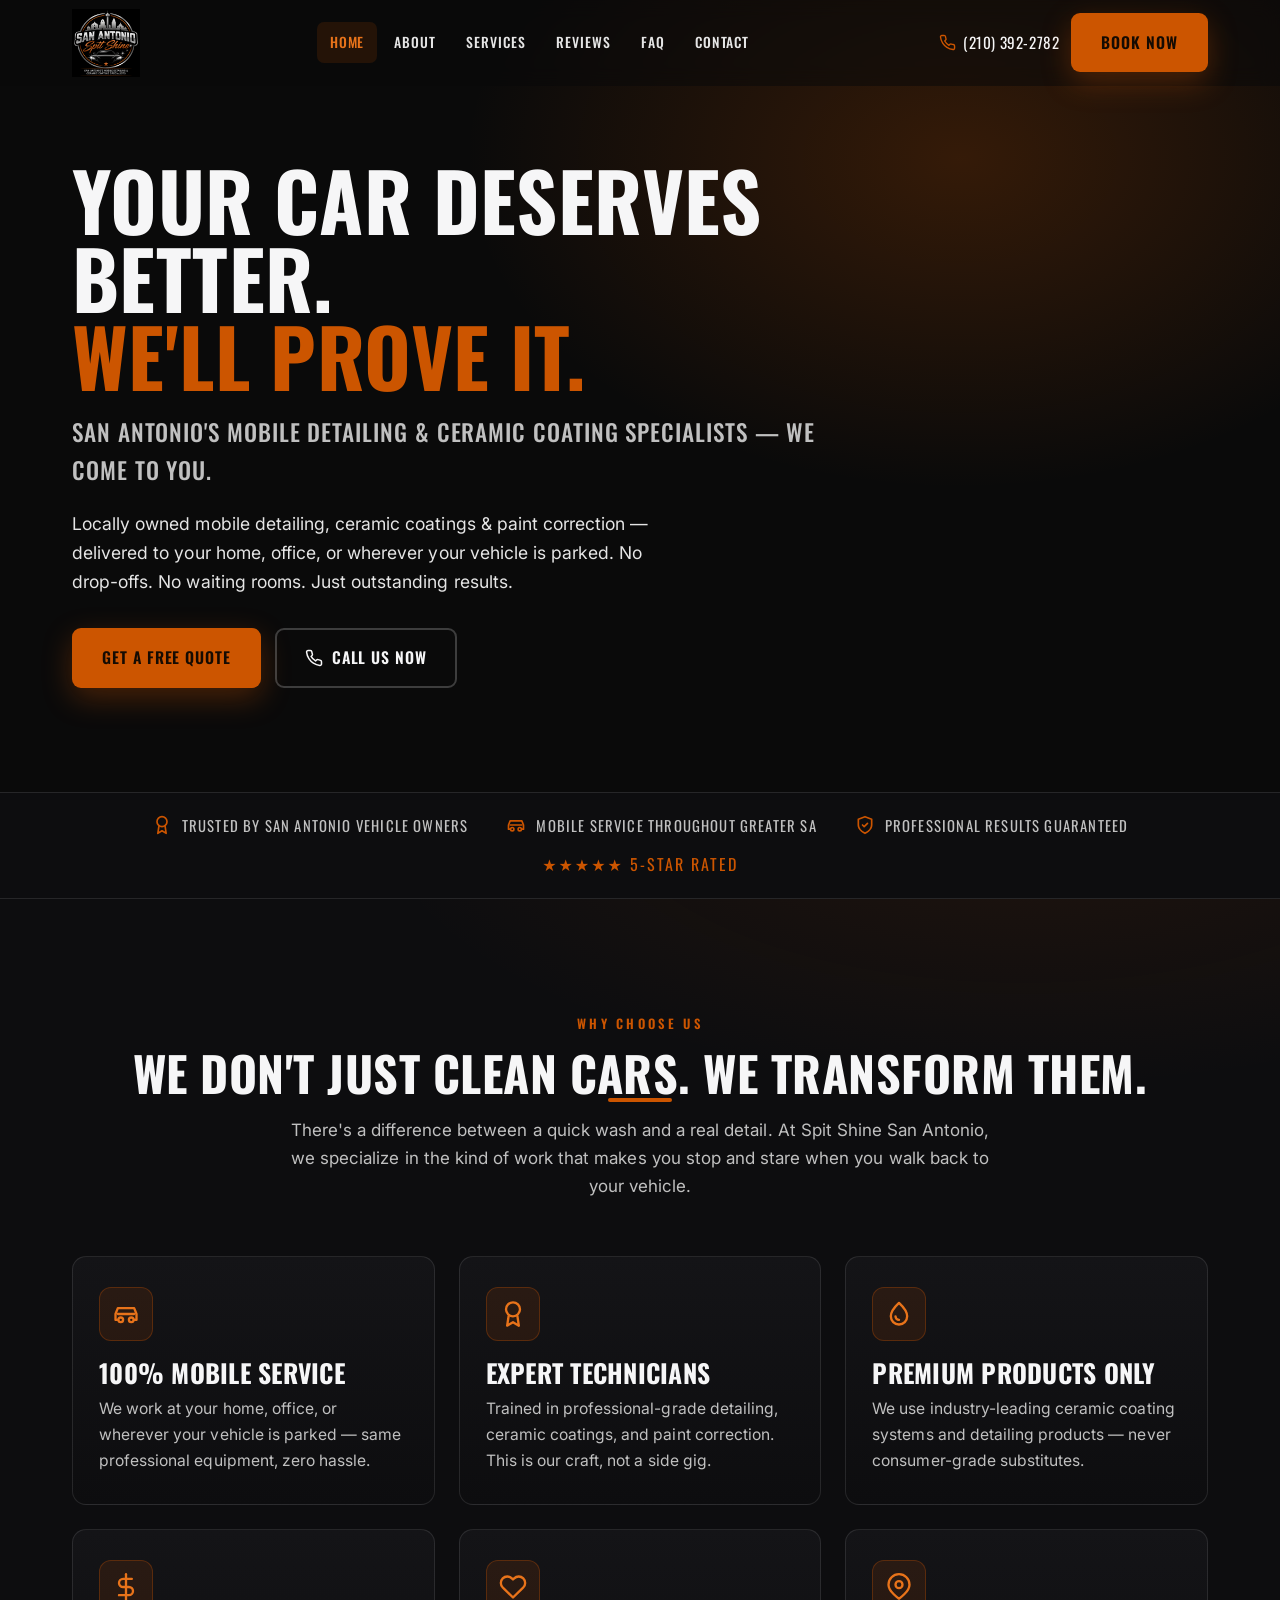
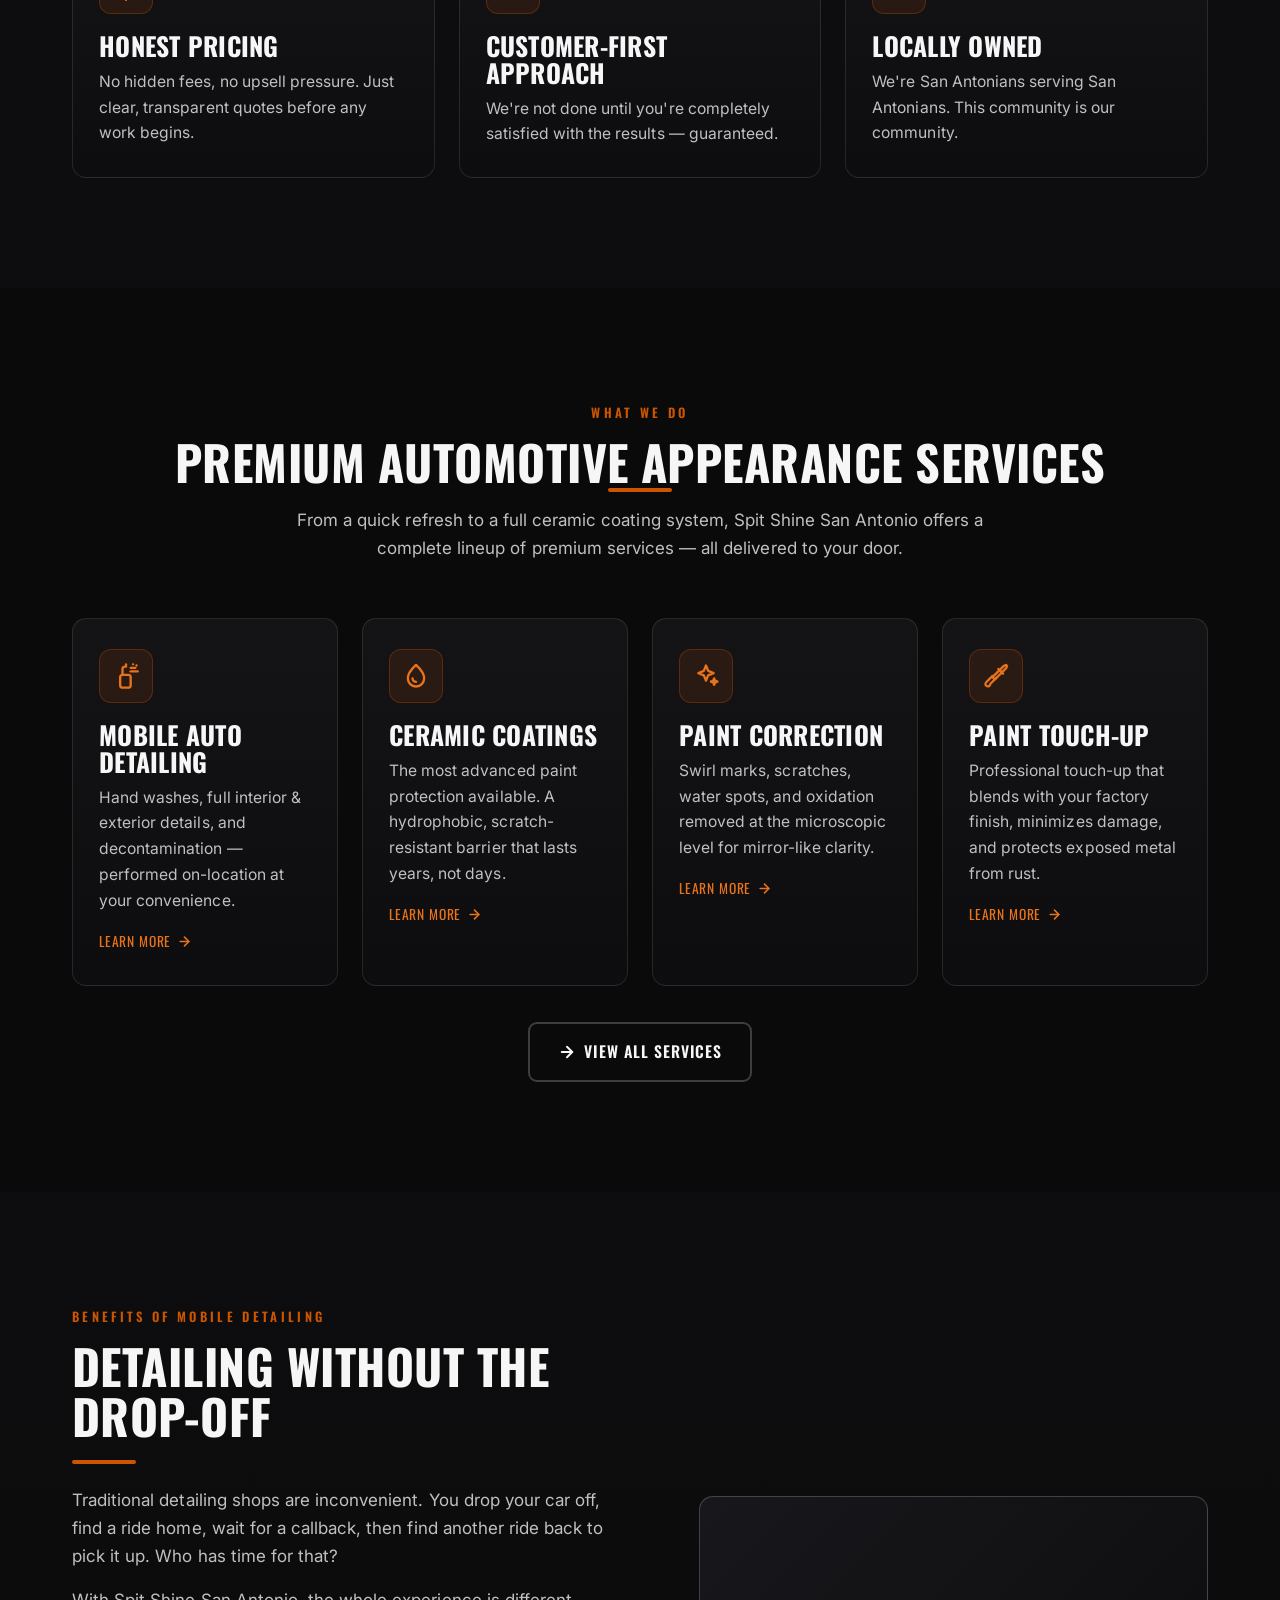
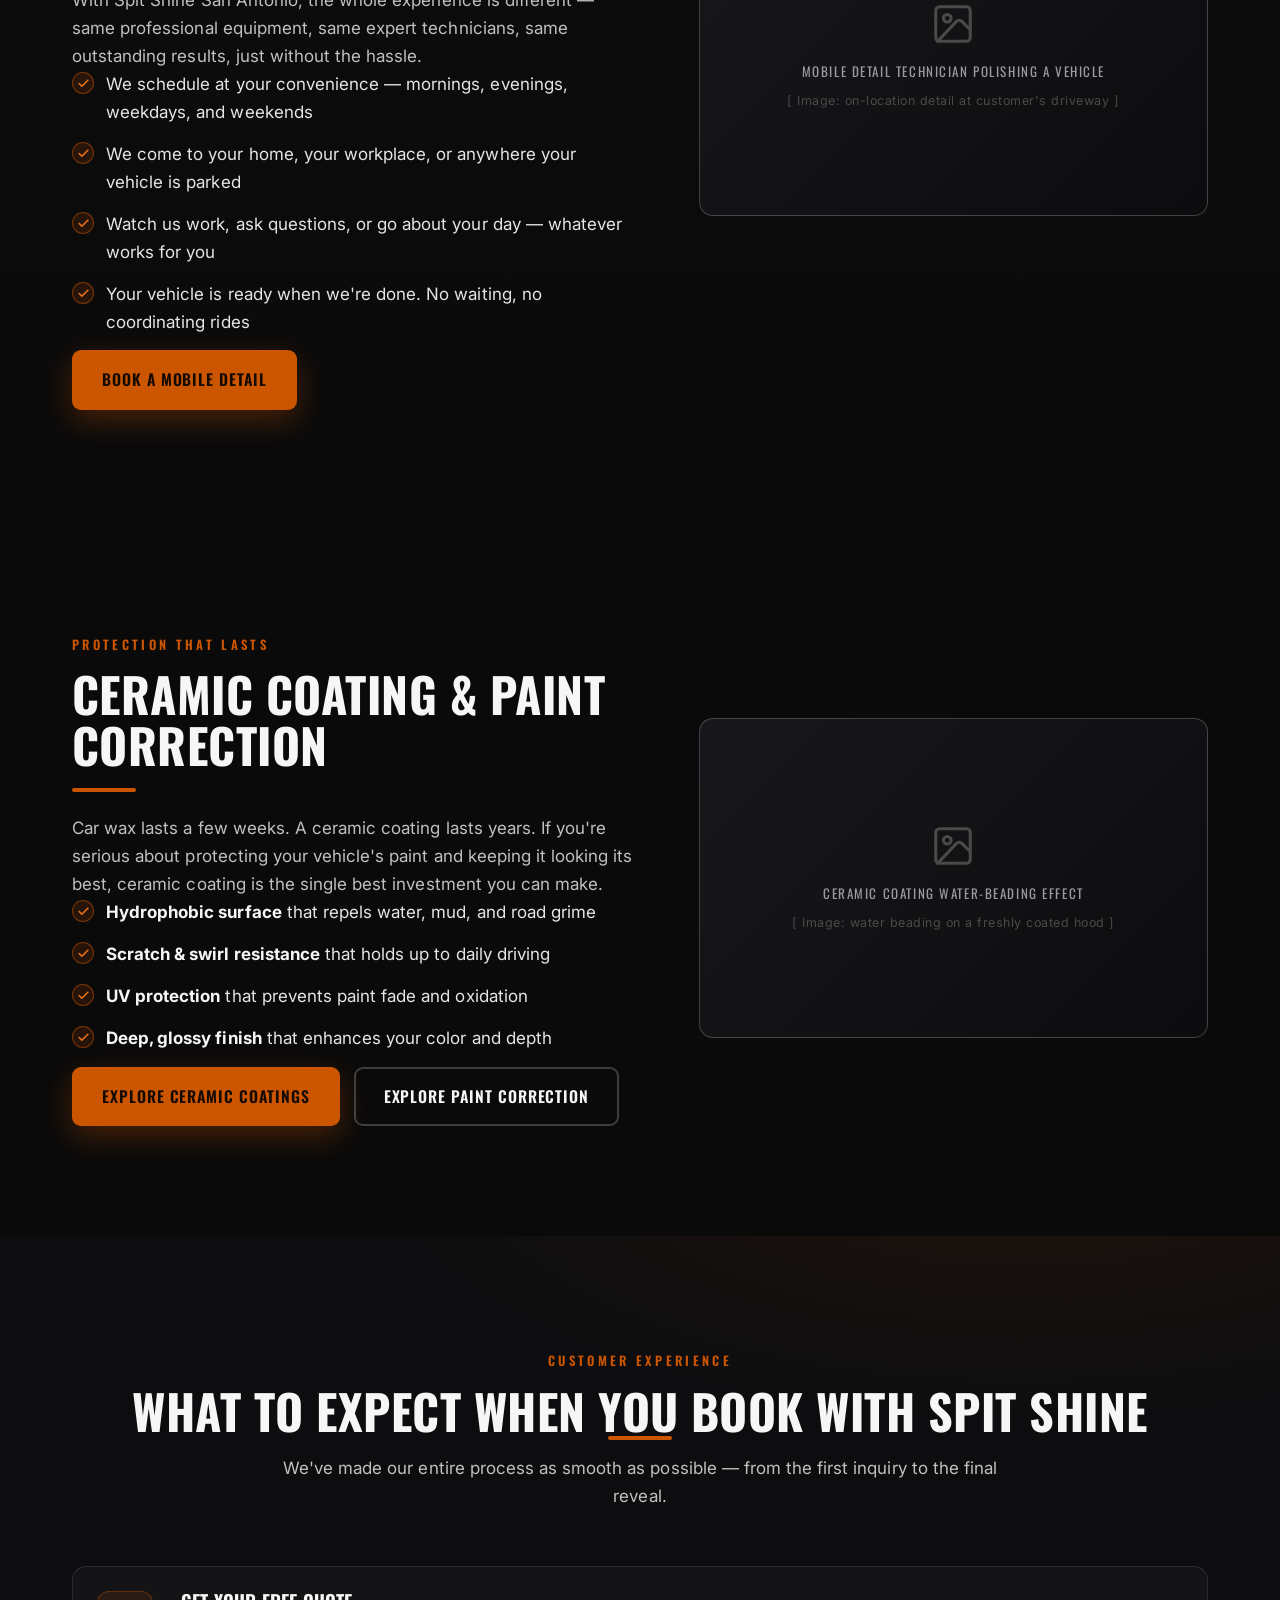
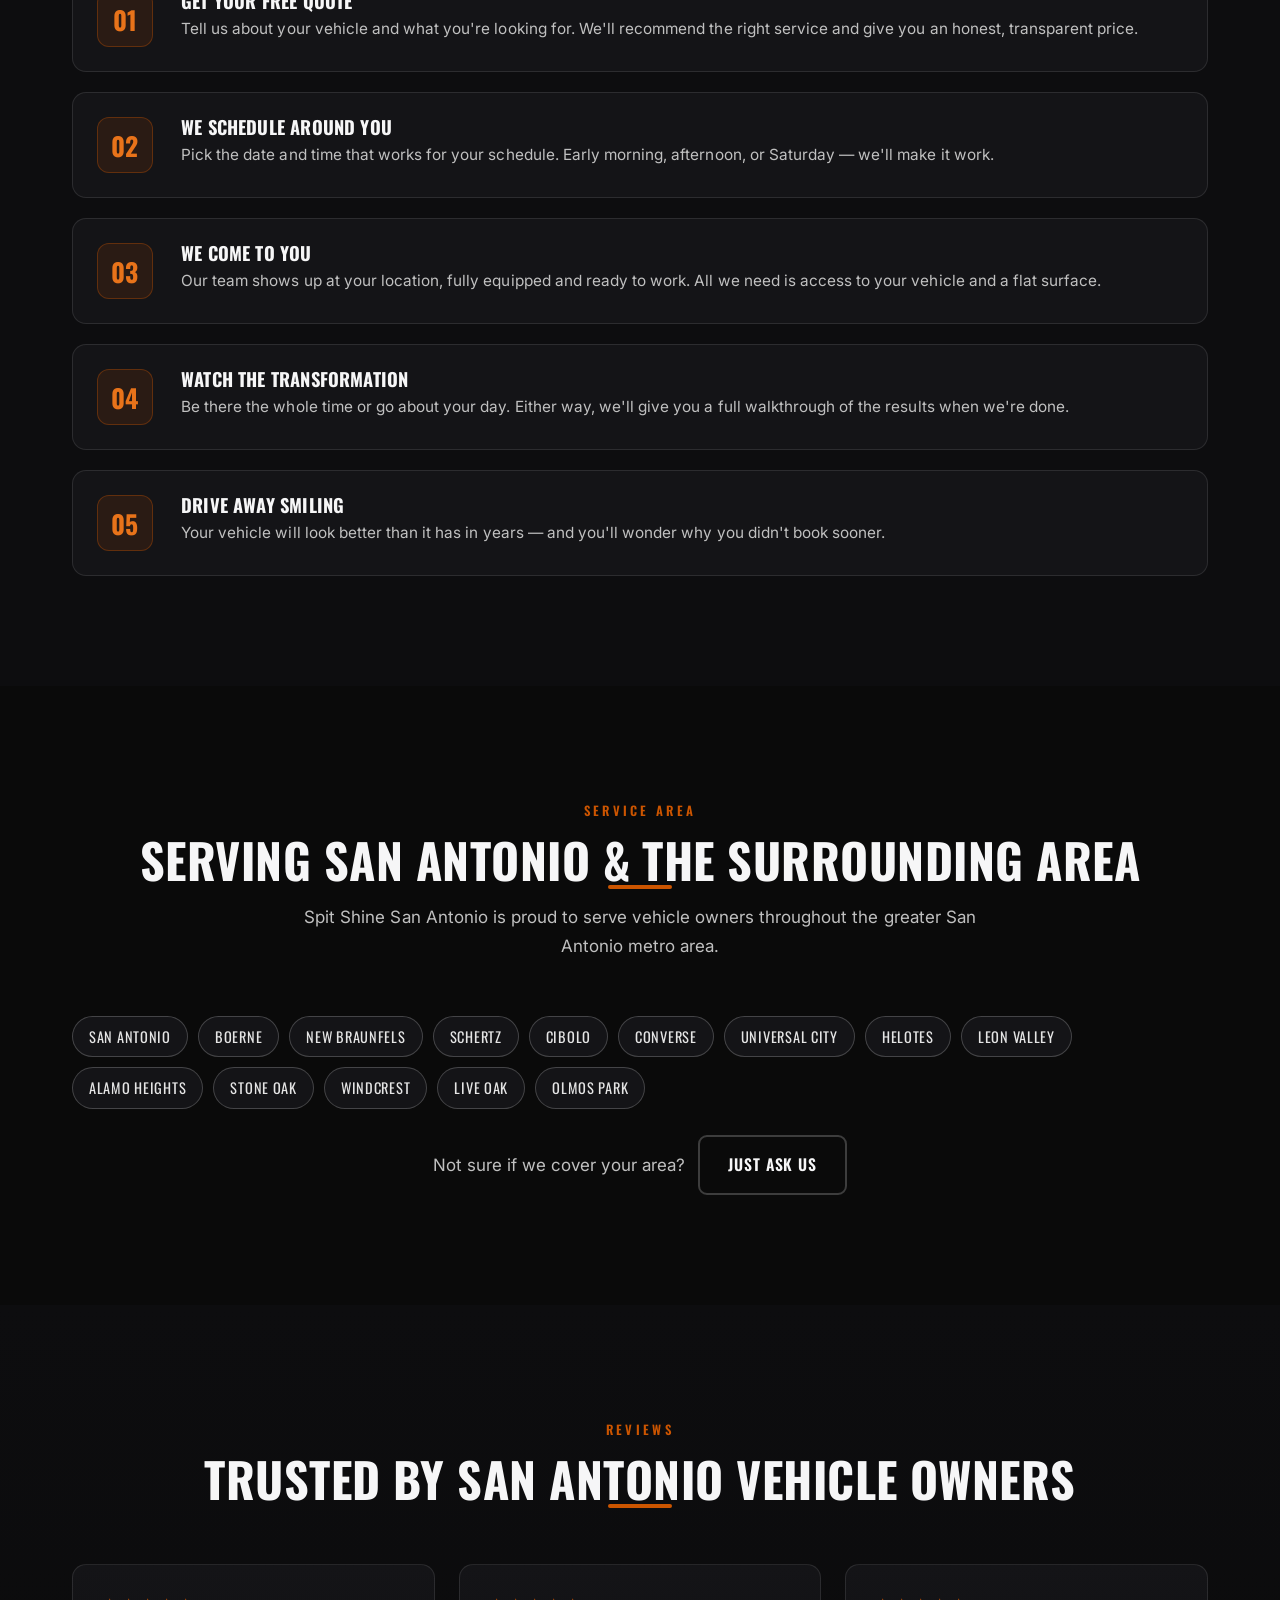
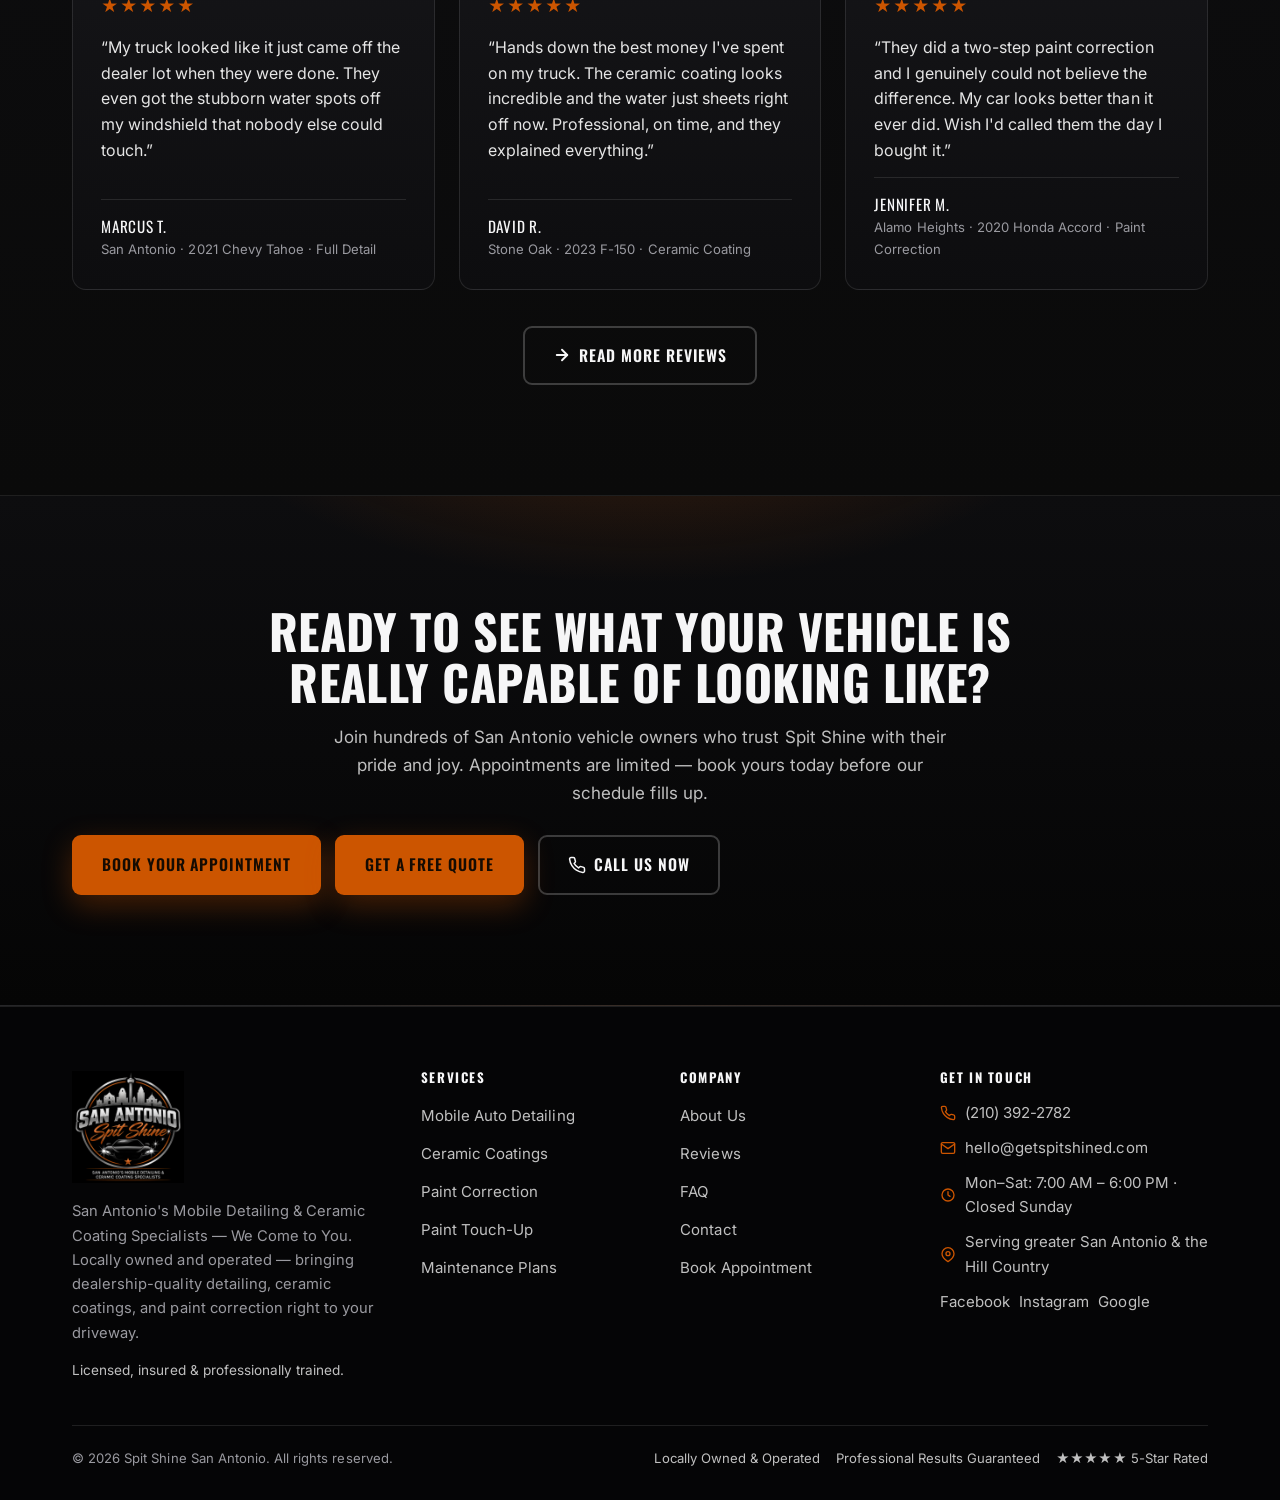
==== index.html @ 0feaf675 "SEO: set canonical domain to getspitshined.com + strengthen metadata - Point CONFIG["domain"] at htt" ====
<!DOCTYPE html>
<html lang="en">
<head>
<meta charset="UTF-8">
<meta name="viewport" content="width=device-width, initial-scale=1">
<title>Mobile Auto Detailing & Ceramic Coating San Antonio | Spit Shine SA</title>
<meta name="description" content="San Antonio's top-rated mobile detailing, ceramic coating, and paint correction specialists. We come to you — no drop-off needed. Book your appointment today!">
<meta name="robots" content="index, follow, max-image-preview:large">
<link rel="canonical" href="https://getspitshined.com/">
<meta name="theme-color" content="#0A0A0A">
<meta name="author" content="Spit Shine San Antonio">
<meta name="geo.region" content="US-TX">
<meta name="geo.placename" content="San Antonio, Texas">
<meta property="og:type" content="website">
<meta property="og:title" content="Mobile Auto Detailing & Ceramic Coating San Antonio | Spit Shine SA">
<meta property="og:description" content="San Antonio's top-rated mobile detailing, ceramic coating, and paint correction specialists. We come to you — no drop-off needed. Book your appointment today!">
<meta property="og:site_name" content="Spit Shine San Antonio">
<meta property="og:locale" content="en_US">
<meta property="og:url" content="https://getspitshined.com/">
<meta property="og:image" content="https://getspitshined.com/assets/logo.png">
<meta property="og:image:width" content="512">
<meta property="og:image:height" content="512">
<meta property="og:image:alt" content="Spit Shine San Antonio logo">
<meta name="twitter:card" content="summary_large_image">
<meta name="twitter:title" content="Mobile Auto Detailing & Ceramic Coating San Antonio | Spit Shine SA">
<meta name="twitter:description" content="San Antonio's top-rated mobile detailing, ceramic coating, and paint correction specialists. We come to you — no drop-off needed. Book your appointment today!">
<meta name="twitter:image" content="https://getspitshined.com/assets/logo.png">
<link rel="icon" type="image/png" sizes="64x64" href="assets/favicon.png">
<link rel="apple-touch-icon" href="assets/logo.png">
<link rel="preconnect" href="https://fonts.googleapis.com">
<link rel="preconnect" href="https://fonts.gstatic.com" crossorigin>
<link href="https://fonts.googleapis.com/css2?family=Oswald:wght@500;600;700&family=Inter:wght@400;500;600;700&display=swap" rel="stylesheet">
<link rel="stylesheet" href="css/styles.css">
<link href="https://assets.calendly.com/assets/external/widget.css" rel="stylesheet">
<script src="https://assets.calendly.com/assets/external/widget.js" type="text/javascript" async></script>
<script type="application/ld+json">{"@context": "https://schema.org", "@type": "AutoDetailing", "@id": "https://getspitshined.com/#business", "name": "Spit Shine San Antonio", "image": "https://getspitshined.com/assets/logo.png", "logo": "https://getspitshined.com/assets/logo.png", "url": "https://getspitshined.com", "telephone": "+12103922782", "email": "hello@getspitshined.com", "priceRange": "$$", "slogan": "San Antonio's Mobile Detailing & Ceramic Coating Specialists \u2014 We Come to You.", "description": "Locally owned mobile auto detailing, ceramic coating, and paint correction serving San Antonio, TX and surrounding areas. We come to you.", "address": {"@type": "PostalAddress", "addressLocality": "San Antonio", "addressRegion": "TX", "addressCountry": "US"}, "geo": {"@type": "GeoCoordinates", "latitude": 29.4241, "longitude": -98.4936}, "areaServed": [{"@type": "City", "name": "San Antonio"}, {"@type": "City", "name": "Boerne"}, {"@type": "City", "name": "New Braunfels"}, {"@type": "City", "name": "Schertz"}, {"@type": "City", "name": "Cibolo"}, {"@type": "City", "name": "Converse"}, {"@type": "City", "name": "Universal City"}, {"@type": "City", "name": "Helotes"}, {"@type": "City", "name": "Leon Valley"}, {"@type": "City", "name": "Alamo Heights"}, {"@type": "City", "name": "Stone Oak"}, {"@type": "City", "name": "Windcrest"}, {"@type": "City", "name": "Live Oak"}, {"@type": "City", "name": "Olmos Park"}], "openingHoursSpecification": [{"@type": "OpeningHoursSpecification", "dayOfWeek": ["Monday", "Tuesday", "Wednesday", "Thursday", "Friday", "Saturday"], "opens": "07:00", "closes": "18:00"}], "sameAs": [], "makesOffer": [{"@type": "Offer", "itemOffered": {"@type": "Service", "name": "Mobile Auto Detailing"}}, {"@type": "Offer", "itemOffered": {"@type": "Service", "name": "Ceramic Coating"}}, {"@type": "Offer", "itemOffered": {"@type": "Service", "name": "Paint Correction"}}, {"@type": "Offer", "itemOffered": {"@type": "Service", "name": "Paint Touch-Up"}}]}</script>
</head>
<body data-calendly="https://calendly.com/faulkner-rob14?background_color=000000&text_color=cb5b11&primary_color=9a9a9a">
<a class="skip-link" href="#main" style="position:absolute;left:-9999px;top:0;background:var(--orange);color:#150b02;padding:10px 16px;z-index:200;border-radius:0 0 8px 0;" onfocus="this.style.left='0'" onblur="this.style.left='-9999px'">Skip to content</a>
<header class="site-header">
  <div class="container nav">
    <a class="brand" href="index.html" aria-label="Spit Shine San Antonio home">
      <img class="brand-logo brand-logo--nav" src="assets/logo.png" width="512" height="512"
           alt="San Antonio Spit Shine — Mobile Detailing &amp; Ceramic Coating Specialists"
           decoding="async">
    </a>
    <nav class="nav-links" aria-label="Primary"><a href="index.html" class="active">Home</a><a href="about.html">About</a><a href="services.html">Services</a><a href="reviews.html">Reviews</a><a href="faq.html">FAQ</a><a href="contact.html">Contact</a></nav>
    <div class="nav-cta">
      <a class="nav-phone" href="tel:+12103922782"><svg viewBox="0 0 24 24" fill="none" stroke="currentColor" stroke-width="2" stroke-linecap="round" stroke-linejoin="round"><path d="M22 16.92v3a2 2 0 0 1-2.18 2 19.79 19.79 0 0 1-8.63-3.07 19.5 19.5 0 0 1-6-6 19.79 19.79 0 0 1-3.07-8.67A2 2 0 0 1 4.11 2h3a2 2 0 0 1 2 1.72c.13.96.36 1.9.7 2.81a2 2 0 0 1-.45 2.11L8.09 9.91a16 16 0 0 0 6 6l1.27-1.27a2 2 0 0 1 2.11-.45c.91.34 1.85.57 2.81.7A2 2 0 0 1 22 16.92z"/></svg>(210) 392-2782</a>
      <a class="btn btn-primary" href="book.html">Book Now</a>
      <button class="nav-toggle" aria-label="Toggle menu" aria-expanded="false" aria-controls="primary-nav"><span></span></button>
    </div>
  </div>
</header>
<main id="main">
<section class="hero ">
  <div class="hero-bg"></div>
  <div class="container"><div class="hero-inner reveal">
    <h1>Your Car Deserves Better.<br><span class="accent">We'll Prove It.</span></h1><p class="slogan">San Antonio's Mobile Detailing & Ceramic Coating Specialists — We Come to You.</p><p class="hero-sub">Locally owned mobile detailing, ceramic coatings &amp; paint correction — delivered to your home, office, or wherever your vehicle is parked. No drop-offs. No waiting rooms. Just outstanding results.</p><div class="btn-row"><a class="btn btn-primary" href="contact.html">Get a Free Quote</a><a class="btn btn-secondary" href="tel:+12103922782"><svg viewBox="0 0 24 24" fill="none" stroke="currentColor" stroke-width="2" stroke-linecap="round" stroke-linejoin="round"><path d="M22 16.92v3a2 2 0 0 1-2.18 2 19.79 19.79 0 0 1-8.63-3.07 19.5 19.5 0 0 1-6-6 19.79 19.79 0 0 1-3.07-8.67A2 2 0 0 1 4.11 2h3a2 2 0 0 1 2 1.72c.13.96.36 1.9.7 2.81a2 2 0 0 1-.45 2.11L8.09 9.91a16 16 0 0 0 6 6l1.27-1.27a2 2 0 0 1 2.11-.45c.91.34 1.85.57 2.81.7A2 2 0 0 1 22 16.92z"/></svg>Call Us Now</a></div>
  </div></div>
</section>
<section class="trustbar"><div class="container"><div class="trust-item"><svg viewBox="0 0 24 24" fill="none" stroke="currentColor" stroke-width="2" stroke-linecap="round" stroke-linejoin="round"><circle cx="12" cy="8" r="6"/><path d="M8.21 13.89 7 22l5-3 5 3-1.21-8.11"/></svg><span>Trusted by San Antonio Vehicle Owners</span></div><div class="trust-item"><svg viewBox="0 0 24 24" fill="none" stroke="currentColor" stroke-width="2" stroke-linecap="round" stroke-linejoin="round"><path d="M5 17H3v-5l2-5h14l2 5v5h-2"/><path d="M5 12h14"/><circle cx="7.5" cy="17" r="2"/><circle cx="16.5" cy="17" r="2"/></svg><span>Mobile Service Throughout Greater SA</span></div><div class="trust-item"><svg viewBox="0 0 24 24" fill="none" stroke="currentColor" stroke-width="2" stroke-linecap="round" stroke-linejoin="round"><path d="M12 22s8-4 8-10V5l-8-3-8 3v7c0 6 8 10 8 10z"/><polyline points="9 12 11 14 15 10"/></svg><span>Professional Results Guaranteed</span></div><div class="trust-item"><span class="stars">★★★★★ 5-Star Rated</span></div></div></section><section class="section section--alt"><div class="container"><div class="section-head center reveal"><span class="eyebrow">Why Choose Us</span><h2>We Don't Just Clean Cars. We Transform Them.</h2><div class="divider-orange"></div><p>There's a difference between a quick wash and a real detail. At Spit Shine San Antonio, we specialize in the kind of work that makes you stop and stare when you walk back to your vehicle.</p></div>
        <div class="grid grid-3">
          <div class="card reveal"><div class="icon"><svg viewBox="0 0 24 24" fill="none" stroke="currentColor" stroke-width="2" stroke-linecap="round" stroke-linejoin="round"><path d="M5 17H3v-5l2-5h14l2 5v5h-2"/><path d="M5 12h14"/><circle cx="7.5" cy="17" r="2"/><circle cx="16.5" cy="17" r="2"/></svg></div><h3>100% Mobile Service</h3><p>We work at your home, office, or wherever your vehicle is parked — same professional equipment, zero hassle.</p></div>
          <div class="card reveal"><div class="icon"><svg viewBox="0 0 24 24" fill="none" stroke="currentColor" stroke-width="2" stroke-linecap="round" stroke-linejoin="round"><circle cx="12" cy="8" r="6"/><path d="M8.21 13.89 7 22l5-3 5 3-1.21-8.11"/></svg></div><h3>Expert Technicians</h3><p>Trained in professional-grade detailing, ceramic coatings, and paint correction. This is our craft, not a side gig.</p></div>
          <div class="card reveal"><div class="icon"><svg viewBox="0 0 24 24" fill="none" stroke="currentColor" stroke-width="2" stroke-linecap="round" stroke-linejoin="round"><path d="M12 2.5C12 2.5 5 9 5 14a7 7 0 0 0 14 0c0-5-7-11.5-7-11.5z"/><path d="M9 14a3 3 0 0 0 3 3"/></svg></div><h3>Premium Products Only</h3><p>We use industry-leading ceramic coating systems and detailing products — never consumer-grade substitutes.</p></div>
          <div class="card reveal"><div class="icon"><svg viewBox="0 0 24 24" fill="none" stroke="currentColor" stroke-width="2" stroke-linecap="round" stroke-linejoin="round"><line x1="12" y1="1" x2="12" y2="23"/><path d="M17 5H9.5a3.5 3.5 0 0 0 0 7h5a3.5 3.5 0 0 1 0 7H6"/></svg></div><h3>Honest Pricing</h3><p>No hidden fees, no upsell pressure. Just clear, transparent quotes before any work begins.</p></div>
          <div class="card reveal"><div class="icon"><svg viewBox="0 0 24 24" fill="none" stroke="currentColor" stroke-width="2" stroke-linecap="round" stroke-linejoin="round"><path d="M20.8 4.6a5.5 5.5 0 0 0-7.8 0L12 5.6l-1-1a5.5 5.5 0 0 0-7.8 7.8l1 1L12 21l7.8-7.6 1-1a5.5 5.5 0 0 0 0-7.8z"/></svg></div><h3>Customer-First Approach</h3><p>We're not done until you're completely satisfied with the results — guaranteed.</p></div>
          <div class="card reveal"><div class="icon"><svg viewBox="0 0 24 24" fill="none" stroke="currentColor" stroke-width="2" stroke-linecap="round" stroke-linejoin="round"><path d="M21 10c0 6-9 12-9 12s-9-6-9-12a9 9 0 0 1 18 0z"/><circle cx="12" cy="10" r="3"/></svg></div><h3>Locally Owned</h3><p>We're San Antonians serving San Antonians. This community is our community.</p></div>
        </div></div></section><section class="section"><div class="container"><div class="section-head center reveal"><span class="eyebrow">What We Do</span><h2>Premium Automotive Appearance Services</h2><div class="divider-orange"></div><p>From a quick refresh to a full ceramic coating system, Spit Shine San Antonio offers a complete lineup of premium services — all delivered to your door.</p></div>
        <div class="grid grid-4">
          <div class="card reveal"><div class="icon"><svg viewBox="0 0 24 24" fill="none" stroke="currentColor" stroke-width="2" stroke-linecap="round" stroke-linejoin="round"><path d="M9 11V6a2 2 0 0 1 2-2h1V2"/><rect x="7" y="11" width="9" height="11" rx="2"/><line x1="16" y1="5" x2="20" y2="5"/><line x1="16" y1="8" x2="22" y2="8"/><line x1="18" y1="2" x2="18" y2="2.01"/><line x1="21" y1="3" x2="21" y2="3.01"/></svg></div><h3>Mobile Auto Detailing</h3><p>Hand washes, full interior &amp; exterior details, and decontamination — performed on-location at your convenience.</p><a class="card-link" href="services.html">Learn More <svg viewBox="0 0 24 24" fill="none" stroke="currentColor" stroke-width="2.5" stroke-linecap="round" stroke-linejoin="round"><line x1="5" y1="12" x2="19" y2="12"/><polyline points="12 5 19 12 12 19"/></svg></a></div>
          <div class="card reveal"><div class="icon"><svg viewBox="0 0 24 24" fill="none" stroke="currentColor" stroke-width="2" stroke-linecap="round" stroke-linejoin="round"><path d="M12 2.5C12 2.5 5 9 5 14a7 7 0 0 0 14 0c0-5-7-11.5-7-11.5z"/><path d="M9 14a3 3 0 0 0 3 3"/></svg></div><h3>Ceramic Coatings</h3><p>The most advanced paint protection available. A hydrophobic, scratch-resistant barrier that lasts years, not days.</p><a class="card-link" href="ceramic-coatings.html">Learn More <svg viewBox="0 0 24 24" fill="none" stroke="currentColor" stroke-width="2.5" stroke-linecap="round" stroke-linejoin="round"><line x1="5" y1="12" x2="19" y2="12"/><polyline points="12 5 19 12 12 19"/></svg></a></div>
          <div class="card reveal"><div class="icon"><svg viewBox="0 0 24 24" fill="none" stroke="currentColor" stroke-width="2" stroke-linecap="round" stroke-linejoin="round"><path d="M12 3l1.9 4.6L18.5 9.5 13.9 11.4 12 16l-1.9-4.6L5.5 9.5l4.6-1.9L12 3z"/><path d="M19 14l.8 2 2 .8-2 .8-.8 2-.8-2-2-.8 2-.8.8-2z"/></svg></div><h3>Paint Correction</h3><p>Swirl marks, scratches, water spots, and oxidation removed at the microscopic level for mirror-like clarity.</p><a class="card-link" href="paint-correction.html">Learn More <svg viewBox="0 0 24 24" fill="none" stroke="currentColor" stroke-width="2.5" stroke-linecap="round" stroke-linejoin="round"><line x1="5" y1="12" x2="19" y2="12"/><polyline points="12 5 19 12 12 19"/></svg></a></div>
          <div class="card reveal"><div class="icon"><svg viewBox="0 0 24 24" fill="none" stroke="currentColor" stroke-width="2" stroke-linecap="round" stroke-linejoin="round"><path d="M9.06 11.9 3.6 17.36a2.05 2.05 0 1 0 3 2.78c.38-.4.6-.92.62-1.47l5.4-5.4"/><path d="m14 6 4 4"/><path d="M21.5 3.5a2.12 2.12 0 0 0-3 0L9 13l2 2 9.5-9.5a2.12 2.12 0 0 0 0-3z"/></svg></div><h3>Paint Touch-Up</h3><p>Professional touch-up that blends with your factory finish, minimizes damage, and protects exposed metal from rust.</p><a class="card-link" href="services.html#touchup">Learn More <svg viewBox="0 0 24 24" fill="none" stroke="currentColor" stroke-width="2.5" stroke-linecap="round" stroke-linejoin="round"><line x1="5" y1="12" x2="19" y2="12"/><polyline points="12 5 19 12 12 19"/></svg></a></div>
        </div>
        <div class="center" style="margin-top:36px"><a class="btn btn-secondary" href="services.html"><svg viewBox="0 0 24 24" fill="none" stroke="currentColor" stroke-width="2.5" stroke-linecap="round" stroke-linejoin="round"><line x1="5" y1="12" x2="19" y2="12"/><polyline points="12 5 19 12 12 19"/></svg>View All Services</a></div></div></section><section class="section section--panel"><div class="container"><div class="split">
          <div class="body reveal">
            <span class="eyebrow">Benefits of Mobile Detailing</span>
            <h2>Detailing Without the Drop-Off</h2>
            <div class="divider-orange" style="margin-bottom:22px"></div>
            <p>Traditional detailing shops are inconvenient. You drop your car off, find a ride home,
            wait for a callback, then find another ride back to pick it up. Who has time for that?</p>
            <p>With Spit Shine San Antonio, the whole experience is different — same professional
            equipment, same expert technicians, same outstanding results, just without the hassle.</p>
            <ul class="checklist"><li>We schedule at your convenience — mornings, evenings, weekdays, and weekends</li><li>We come to your home, your workplace, or anywhere your vehicle is parked</li><li>Watch us work, ask questions, or go about your day — whatever works for you</li><li>Your vehicle is ready when we're done. No waiting, no coordinating rides</li></ul>
            <div class="btn-row" style="margin-top:8px"><a class="btn btn-primary" href="book.html">Book a Mobile Detail</a></div>
          </div>
          <div class="media reveal"><div class="ph"><svg viewBox="0 0 24 24" fill="none" stroke="currentColor" stroke-width="1.6" stroke-linecap="round" stroke-linejoin="round"><rect x="3" y="3" width="18" height="18" rx="2"/><circle cx="9" cy="9" r="2"/><path d="m21 15-4.35-4.35a2 2 0 0 0-2.83 0L4 21"/></svg>Mobile Detail Technician Polishing a Vehicle<small>[ Image: on-location detail at customer's driveway ]</small></div></div>
        </div></div></section><section class="section"><div class="container"><div class="split reverse">
          <div class="media reveal"><div class="ph"><svg viewBox="0 0 24 24" fill="none" stroke="currentColor" stroke-width="1.6" stroke-linecap="round" stroke-linejoin="round"><rect x="3" y="3" width="18" height="18" rx="2"/><circle cx="9" cy="9" r="2"/><path d="m21 15-4.35-4.35a2 2 0 0 0-2.83 0L4 21"/></svg>Ceramic Coating Water-Beading Effect<small>[ Image: water beading on a freshly coated hood ]</small></div></div>
          <div class="body reveal">
            <span class="eyebrow">Protection That Lasts</span>
            <h2>Ceramic Coating &amp; Paint Correction</h2>
            <div class="divider-orange" style="margin-bottom:22px"></div>
            <p>Car wax lasts a few weeks. A ceramic coating lasts years. If you're serious about
            protecting your vehicle's paint and keeping it looking its best, ceramic coating is the
            single best investment you can make.</p>
            <ul class="checklist"><li><strong>Hydrophobic surface</strong> that repels water, mud, and road grime</li><li><strong>Scratch &amp; swirl resistance</strong> that holds up to daily driving</li><li><strong>UV protection</strong> that prevents paint fade and oxidation</li><li><strong>Deep, glossy finish</strong> that enhances your color and depth</li></ul>
            <div class="btn-row">
              <a class="btn btn-primary" href="ceramic-coatings.html">Explore Ceramic Coatings</a>
              <a class="btn btn-secondary" href="paint-correction.html">Explore Paint Correction</a>
            </div>
          </div>
        </div></div></section><section class="section section--alt"><div class="container"><div class="section-head center reveal"><span class="eyebrow">Customer Experience</span><h2>What to Expect When You Book With Spit Shine</h2><div class="divider-orange"></div><p>We've made our entire process as smooth as possible — from the first inquiry to the final reveal.</p></div>
        <div class="steps"><div class="step reveal"><div class="num"></div><div><h3>Get Your Free Quote</h3><p>Tell us about your vehicle and what you're looking for. We'll recommend the right service and give you an honest, transparent price.</p></div></div><div class="step reveal"><div class="num"></div><div><h3>We Schedule Around You</h3><p>Pick the date and time that works for your schedule. Early morning, afternoon, or Saturday — we'll make it work.</p></div></div><div class="step reveal"><div class="num"></div><div><h3>We Come to You</h3><p>Our team shows up at your location, fully equipped and ready to work. All we need is access to your vehicle and a flat surface.</p></div></div><div class="step reveal"><div class="num"></div><div><h3>Watch the Transformation</h3><p>Be there the whole time or go about your day. Either way, we'll give you a full walkthrough of the results when we're done.</p></div></div><div class="step reveal"><div class="num"></div><div><h3>Drive Away Smiling</h3><p>Your vehicle will look better than it has in years — and you'll wonder why you didn't book sooner.</p></div></div></div></div></section><section class="section"><div class="container"><div class="section-head center reveal"><span class="eyebrow">Service Area</span><h2>Serving San Antonio &amp; the Surrounding Area</h2><div class="divider-orange"></div><p>Spit Shine San Antonio is proud to serve vehicle owners throughout the greater San Antonio metro area.</p></div>
        <div class="chips reveal"><span class="chip">San Antonio</span><span class="chip">Boerne</span><span class="chip">New Braunfels</span><span class="chip">Schertz</span><span class="chip">Cibolo</span><span class="chip">Converse</span><span class="chip">Universal City</span><span class="chip">Helotes</span><span class="chip">Leon Valley</span><span class="chip">Alamo Heights</span><span class="chip">Stone Oak</span><span class="chip">Windcrest</span><span class="chip">Live Oak</span><span class="chip">Olmos Park</span></div>
        <p class="center" style="margin-top:26px;color:var(--silver)">Not sure if we cover your area?
        <a style='margin-left:8px' class="btn btn-secondary" href="contact.html">Just Ask Us</a></p></div></section><section class="section section--panel"><div class="container"><div class="section-head center reveal"><span class="eyebrow">Reviews</span><h2>Trusted by San Antonio Vehicle Owners</h2><div class="divider-orange"></div></div>
        <div class="grid grid-3">
          <div class="review reveal"><span class="stars" aria-label="5 out of 5 stars">★★★★★</span><blockquote>“My truck looked like it just came off the dealer lot when they were done. They even got the stubborn water spots off my windshield that nobody else could touch.”</blockquote><div class="who"><div class="name">Marcus T.</div><div class="meta">San Antonio · 2021 Chevy Tahoe · Full Detail</div></div></div>
          <div class="review reveal"><span class="stars" aria-label="5 out of 5 stars">★★★★★</span><blockquote>“Hands down the best money I've spent on my truck. The ceramic coating looks incredible and the water just sheets right off now. Professional, on time, and they explained everything.”</blockquote><div class="who"><div class="name">David R.</div><div class="meta">Stone Oak · 2023 F-150 · Ceramic Coating</div></div></div>
          <div class="review reveal"><span class="stars" aria-label="5 out of 5 stars">★★★★★</span><blockquote>“They did a two-step paint correction and I genuinely could not believe the difference. My car looks better than it ever did. Wish I'd called them the day I bought it.”</blockquote><div class="who"><div class="name">Jennifer M.</div><div class="meta">Alamo Heights · 2020 Honda Accord · Paint Correction</div></div></div>
        </div>
        <div class="center" style="margin-top:36px"><a class="btn btn-secondary" href="reviews.html"><svg viewBox="0 0 24 24" fill="none" stroke="currentColor" stroke-width="2.5" stroke-linecap="round" stroke-linejoin="round"><line x1="5" y1="12" x2="19" y2="12"/><polyline points="12 5 19 12 12 19"/></svg>Read More Reviews</a></div></div></section><section class="section cta-band">
  <div class="container reveal">
    <h2>Ready to See What Your Vehicle Is Really Capable of Looking Like?</h2><p>Join hundreds of San Antonio vehicle owners who trust Spit Shine with their pride and joy. Appointments are limited — book yours today before our schedule fills up.</p>
    <div class="btn-row"><a class="btn btn-primary" href="book.html">Book Your Appointment</a><a class="btn btn-primary" href="contact.html">Get a Free Quote</a><a class="btn btn-secondary" href="tel:+12103922782"><svg viewBox="0 0 24 24" fill="none" stroke="currentColor" stroke-width="2" stroke-linecap="round" stroke-linejoin="round"><path d="M22 16.92v3a2 2 0 0 1-2.18 2 19.79 19.79 0 0 1-8.63-3.07 19.5 19.5 0 0 1-6-6 19.79 19.79 0 0 1-3.07-8.67A2 2 0 0 1 4.11 2h3a2 2 0 0 1 2 1.72c.13.96.36 1.9.7 2.81a2 2 0 0 1-.45 2.11L8.09 9.91a16 16 0 0 0 6 6l1.27-1.27a2 2 0 0 1 2.11-.45c.91.34 1.85.57 2.81.7A2 2 0 0 1 22 16.92z"/></svg>Call Us Now</a></div>
  </div></section>
</main>
<footer class="site-footer">
  <div class="container">
    <div class="footer-grid">
      <div class="footer-about">
        <a class="brand" href="index.html">
          <img class="brand-logo brand-logo--footer" src="assets/logo.png" width="512" height="512"
               alt="San Antonio Spit Shine — Mobile Detailing &amp; Ceramic Coating Specialists"
               loading="lazy" decoding="async"></a>
        <p>San Antonio's Mobile Detailing & Ceramic Coating Specialists — We Come to You. Locally owned and operated — bringing dealership-quality
        detailing, ceramic coatings, and paint correction right to your driveway.</p>
        <p style="margin-top:14px;color:var(--silver);font-size:.85rem">Licensed, insured &amp; professionally trained.</p>
      </div>
      <div class="footer-col"><h4>Services</h4><ul><li><a href="services.html">Mobile Auto Detailing</a></li><li><a href="ceramic-coatings.html">Ceramic Coatings</a></li><li><a href="paint-correction.html">Paint Correction</a></li><li><a href="services.html#touchup">Paint Touch-Up</a></li><li><a href="services.html#maintenance">Maintenance Plans</a></li></ul></div>
      <div class="footer-col"><h4>Company</h4><ul><li><a href="about.html">About Us</a></li><li><a href="reviews.html">Reviews</a></li><li><a href="faq.html">FAQ</a></li><li><a href="contact.html">Contact</a></li><li><a href="book.html">Book Appointment</a></li></ul></div>
      <div class="footer-col footer-contact">
        <h4>Get In Touch</h4>
        <a href="tel:+12103922782"><svg viewBox="0 0 24 24" fill="none" stroke="currentColor" stroke-width="2" stroke-linecap="round" stroke-linejoin="round"><path d="M22 16.92v3a2 2 0 0 1-2.18 2 19.79 19.79 0 0 1-8.63-3.07 19.5 19.5 0 0 1-6-6 19.79 19.79 0 0 1-3.07-8.67A2 2 0 0 1 4.11 2h3a2 2 0 0 1 2 1.72c.13.96.36 1.9.7 2.81a2 2 0 0 1-.45 2.11L8.09 9.91a16 16 0 0 0 6 6l1.27-1.27a2 2 0 0 1 2.11-.45c.91.34 1.85.57 2.81.7A2 2 0 0 1 22 16.92z"/></svg>(210) 392-2782</a>
        <a href="mailto:hello@getspitshined.com"><svg viewBox="0 0 24 24" fill="none" stroke="currentColor" stroke-width="2" stroke-linecap="round" stroke-linejoin="round"><rect x="2" y="4" width="20" height="16" rx="2"/><path d="m22 6-10 7L2 6"/></svg>hello@getspitshined.com</a>
        <p><svg viewBox="0 0 24 24" fill="none" stroke="currentColor" stroke-width="2" stroke-linecap="round" stroke-linejoin="round"><circle cx="12" cy="12" r="9"/><polyline points="12 7 12 12 15 14"/></svg>Mon–Sat: 7:00 AM – 6:00 PM · Closed Sunday</p>
        <p><svg viewBox="0 0 24 24" fill="none" stroke="currentColor" stroke-width="2" stroke-linecap="round" stroke-linejoin="round"><path d="M21 10c0 6-9 12-9 12s-9-6-9-12a9 9 0 0 1 18 0z"/><circle cx="12" cy="10" r="3"/></svg>Serving greater San Antonio &amp; the Hill Country</p>
        <p style="margin-top:8px"><a href="#" aria-label="Facebook">Facebook</a> <a href="#" aria-label="Instagram">Instagram</a> <a href="#" aria-label="Google">Google</a></p>
      </div>
    </div>
    <div class="footer-bottom">
      <span>&copy; <span data-year>2026</span> Spit Shine San Antonio. All rights reserved.</span>
      <span class="badges">
        <span>Locally Owned &amp; Operated</span>
        <span>Professional Results Guaranteed</span>
        <span>★★★★★ 5-Star Rated</span>
      </span>
    </div>
  </div>
</footer>
<div class="mobile-cta">
  <a class="m-call" href="tel:+12103922782"><svg viewBox="0 0 24 24" fill="none" stroke="currentColor" stroke-width="2" stroke-linecap="round" stroke-linejoin="round"><path d="M22 16.92v3a2 2 0 0 1-2.18 2 19.79 19.79 0 0 1-8.63-3.07 19.5 19.5 0 0 1-6-6 19.79 19.79 0 0 1-3.07-8.67A2 2 0 0 1 4.11 2h3a2 2 0 0 1 2 1.72c.13.96.36 1.9.7 2.81a2 2 0 0 1-.45 2.11L8.09 9.91a16 16 0 0 0 6 6l1.27-1.27a2 2 0 0 1 2.11-.45c.91.34 1.85.57 2.81.7A2 2 0 0 1 22 16.92z"/></svg> Call</a>
  <a class="m-quote" href="contact.html"><svg viewBox="0 0 24 24" fill="none" stroke="currentColor" stroke-width="2" stroke-linecap="round" stroke-linejoin="round"><rect x="3" y="4" width="18" height="18" rx="2"/><line x1="16" y1="2" x2="16" y2="6"/><line x1="8" y1="2" x2="8" y2="6"/><line x1="3" y1="10" x2="21" y2="10"/></svg> Free Quote</a>
</div>
<script src="js/main.js" defer></script>
</body>
</html>
---- css/styles.css ----
/* =================================================================
   SPIT SHINE SAN ANTONIO — Master Stylesheet
   Premium automotive luxury aesthetic | Mobile-first
   Brand palette:
     Burnt Orange  #CC5500   (primary accent / CTAs)
     Deep Black    #0A0A0A   (base)
     Silver        #C0C0C0   (secondary text / accents)
     Graphite      #4A4A4A   (borders / muted)
     Light Gray    #E5E5E5   (body text on dark)
   ================================================================= */

/* ---------- Design tokens ---------- */
:root {
  --orange:        #CC5500;
  --orange-bright: #e8731a;
  --orange-deep:   #a8470a;
  --black:         #0A0A0A;
  --ink:           #0d0d0f;
  --panel:         #141417;
  --panel-2:       #1b1b1f;
  --silver:        #C0C0C0;
  --graphite:      #4A4A4A;
  --light:         #E5E5E5;
  --white:         #f6f6f7;
  --muted:         #9a9aa0;

  --line: rgba(192,192,192,.14);
  --line-strong: rgba(192,192,192,.28);

  --shadow-sm: 0 2px 8px rgba(0,0,0,.4);
  --shadow-md: 0 14px 40px rgba(0,0,0,.5);
  --shadow-orange: 0 10px 30px rgba(204,85,0,.32);

  --radius: 14px;
  --radius-sm: 9px;
  --container: 1180px;

  --font-display: "Oswald", "Arial Narrow", system-ui, sans-serif;
  --font-body: "Inter", system-ui, -apple-system, Segoe UI, Roboto, Arial, sans-serif;

  --nav-h: 86px;
}

/* ---------- Reset / base ---------- */
*, *::before, *::after { box-sizing: border-box; }
* { margin: 0; }
html { scroll-behavior: smooth; -webkit-text-size-adjust: 100%; }
body {
  font-family: var(--font-body);
  background: var(--black);
  color: var(--light);
  line-height: 1.65;
  font-size: 17px;
  letter-spacing: .002em;
  overflow-x: hidden;
  -webkit-font-smoothing: antialiased;
}
img, svg { display: block; max-width: 100%; }
a { color: var(--orange-bright); text-decoration: none; transition: color .2s ease; }
a:hover { color: var(--orange); }
ul { list-style: none; padding: 0; }

h1, h2, h3, h4 {
  font-family: var(--font-display);
  font-weight: 700;
  line-height: 1.05;
  text-transform: uppercase;
  letter-spacing: .01em;
  color: var(--white);
}
h2 { font-size: clamp(1.9rem, 4.2vw, 3rem); }
h3 { font-size: clamp(1.25rem, 2.4vw, 1.6rem); }
h4 { font-size: 1.05rem; letter-spacing: .04em; }
p { color: var(--light); }
.lead { font-size: clamp(1.05rem, 2vw, 1.25rem); color: var(--silver); }

:focus-visible { outline: 3px solid var(--orange-bright); outline-offset: 3px; border-radius: 4px; }

/* ---------- Layout helpers ---------- */
.container { width: 100%; max-width: var(--container); margin: 0 auto; padding: 0 22px; }
.section { padding: clamp(56px, 9vw, 110px) 0; position: relative; }
.section--tight { padding: clamp(40px, 6vw, 70px) 0; }
.section--panel { background: linear-gradient(180deg, var(--ink), var(--black)); }
.section--alt { background:
   radial-gradient(1100px 480px at 80% -10%, rgba(204,85,0,.10), transparent 60%),
   var(--ink); }
.center { text-align: center; }
.narrow { max-width: 760px; margin-left: auto; margin-right: auto; }

.eyebrow {
  font-family: var(--font-display);
  text-transform: uppercase;
  letter-spacing: .26em;
  font-size: .8rem;
  font-weight: 600;
  color: var(--orange);
  margin-bottom: 14px;
  display: inline-block;
}
.section-head { margin-bottom: clamp(34px, 5vw, 56px); }
.section-head p { color: var(--silver); margin-top: 14px; max-width: 720px; }
.section-head.center p { margin-left: auto; margin-right: auto; }

.divider-orange { width: 64px; height: 4px; background: var(--orange); border-radius: 2px; }
.center .divider-orange { margin: 0 auto; }

/* ---------- Buttons ---------- */
.btn {
  display: inline-flex; align-items: center; gap: .55em;
  font-family: var(--font-display);
  text-transform: uppercase;
  letter-spacing: .06em;
  font-weight: 600;
  font-size: .98rem;
  padding: 15px 28px;
  border-radius: var(--radius-sm);
  border: 2px solid transparent;
  cursor: pointer;
  transition: transform .18s ease, box-shadow .2s ease, background .2s ease, border-color .2s ease, color .2s ease;
  white-space: nowrap;
}
.btn svg { width: 18px; height: 18px; }
.btn-primary { background: var(--orange); color: #150b02; box-shadow: var(--shadow-orange); }
.btn-primary:hover { background: var(--orange-bright); color: #150b02; transform: translateY(-2px); box-shadow: 0 16px 38px rgba(204,85,0,.42); }
.btn-secondary { background: transparent; color: var(--white); border-color: var(--line-strong); }
.btn-secondary:hover { border-color: var(--orange); color: var(--white); transform: translateY(-2px); background: rgba(204,85,0,.08); }
.btn-ghost { background: rgba(255,255,255,.05); color: var(--white); border-color: var(--line); }
.btn-ghost:hover { border-color: var(--orange); color: var(--white); }
.btn-lg { padding: 18px 34px; font-size: 1.05rem; }
.btn-block { width: 100%; justify-content: center; }
.btn-row { display: flex; flex-wrap: wrap; gap: 14px; }
.center .btn-row { justify-content: center; }

/* ---------- Header / Nav ---------- */
.site-header {
  position: fixed; inset: 0 0 auto 0; z-index: 100;
  height: var(--nav-h);
  display: flex; align-items: center;
  background: rgba(10,10,10,.55);
  backdrop-filter: blur(10px);
  border-bottom: 1px solid transparent;
  transition: background .25s ease, border-color .25s ease;
}
.site-header.scrolled { background: rgba(8,8,9,.92); border-bottom-color: var(--line); box-shadow: var(--shadow-sm); }
.nav { display: flex; align-items: center; justify-content: space-between; width: 100%; gap: 18px; }
.brand { display: flex; align-items: center; gap: 11px; font-family: var(--font-display); }
.brand:hover { color: inherit; }
.brand .mark { width: 38px; height: 38px; flex: none; }
.brand-logo { width: auto; flex: none; }
.brand-logo--nav { height: 68px; }
.brand-logo--footer { height: 112px; }
.brand .brand-text { line-height: 1; }
.brand .brand-name {
  display: block; font-weight: 700; text-transform: uppercase;
  letter-spacing: .04em; color: var(--white); font-size: 1.18rem;
}
.brand .brand-sub { display: block; font-size: .62rem; letter-spacing: .28em; color: var(--orange); text-transform: uppercase; font-family: var(--font-body); font-weight: 600; margin-top: 2px; }

.nav-links { display: flex; align-items: center; gap: 4px; }
.nav-links a {
  color: var(--light); font-family: var(--font-display); text-transform: uppercase;
  font-size: .86rem; letter-spacing: .07em; font-weight: 500;
  padding: 9px 13px; border-radius: 7px;
}
.nav-links a:hover, .nav-links a.active { color: var(--white); background: rgba(204,85,0,.14); }
.nav-links a.active { color: var(--orange-bright); }
.nav-cta { display: flex; align-items: center; gap: 12px; }
.nav-phone { display: inline-flex; align-items: center; gap: 7px; color: var(--white); font-family: var(--font-display); letter-spacing: .04em; font-size: .95rem; }
.nav-phone:hover { color: var(--orange-bright); }
.nav-phone svg { width: 17px; height: 17px; color: var(--orange); }

.nav-toggle {
  display: none; width: 46px; height: 42px; border: 1px solid var(--line-strong);
  background: rgba(255,255,255,.04); border-radius: 9px; cursor: pointer; padding: 0;
  align-items: center; justify-content: center;
}
.nav-toggle span, .nav-toggle span::before, .nav-toggle span::after {
  content: ""; display: block; width: 20px; height: 2px; background: var(--white);
  border-radius: 2px; transition: transform .25s ease, opacity .2s ease; position: relative;
}
.nav-toggle span::before { position: absolute; top: -6px; }
.nav-toggle span::after { position: absolute; top: 6px; }
.nav-toggle[aria-expanded="true"] span { background: transparent; }
.nav-toggle[aria-expanded="true"] span::before { transform: translateY(6px) rotate(45deg); }
.nav-toggle[aria-expanded="true"] span::after { transform: translateY(-6px) rotate(-45deg); }

/* ---------- Hero ---------- */
.hero {
  position: relative; min-height: 88vh; display: flex; align-items: center;
  padding: calc(var(--nav-h) + 40px) 0 70px;
  overflow: hidden;
}
.hero--page { min-height: 60vh; }
.hero-bg { position: absolute; inset: 0; z-index: 0; }
.hero-bg::after {
  content: ""; position: absolute; inset: 0;
  background:
    radial-gradient(900px 600px at 75% 20%, rgba(204,85,0,.22), transparent 55%),
    linear-gradient(180deg, rgba(10,10,10,.55) 0%, rgba(10,10,10,.78) 55%, var(--black) 100%);
}
.hero-bg .photo {
  position: absolute; inset: 0; width: 100%; height: 100%;
  object-fit: cover; opacity: .5; filter: saturate(.9) contrast(1.05);
}
.hero .container { position: relative; z-index: 2; }
.hero-inner { max-width: 760px; }
.hero h1 {
  font-size: clamp(2.6rem, 7vw, 5rem);
  line-height: .98; letter-spacing: .005em;
}
.hero h1 .accent { color: var(--orange); }
.hero .slogan {
  font-family: var(--font-display); text-transform: uppercase; letter-spacing: .04em;
  color: var(--silver); font-size: clamp(1rem, 2.4vw, 1.45rem); font-weight: 500;
  margin-top: 18px;
}
.hero .hero-sub { margin-top: 20px; font-size: 1.1rem; color: var(--light); max-width: 600px; }
.hero .btn-row { margin-top: 32px; }

/* ---------- Trust bar ---------- */
.trustbar { background: var(--ink); border-top: 1px solid var(--line); border-bottom: 1px solid var(--line); }
.trustbar .container { display: flex; flex-wrap: wrap; justify-content: center; gap: 14px 38px; padding-top: 20px; padding-bottom: 20px; }
.trust-item { display: flex; align-items: center; gap: 10px; color: var(--silver); font-size: .92rem; font-family: var(--font-display); text-transform: uppercase; letter-spacing: .08em; }
.trust-item svg { width: 20px; height: 20px; color: var(--orange); flex: none; }
.stars { color: var(--orange); letter-spacing: 2px; font-size: 1rem; }

/* ---------- Grid / cards ---------- */
.grid { display: grid; gap: 24px; }
.grid-2 { grid-template-columns: repeat(2, 1fr); }
.grid-3 { grid-template-columns: repeat(3, 1fr); }
.grid-4 { grid-template-columns: repeat(4, 1fr); }

.card {
  background: linear-gradient(180deg, var(--panel), var(--ink));
  border: 1px solid var(--line);
  border-radius: var(--radius);
  padding: 30px 26px;
  transition: transform .2s ease, border-color .2s ease, box-shadow .25s ease;
  position: relative; overflow: hidden;
}
.card:hover { transform: translateY(-4px); border-color: rgba(204,85,0,.5); box-shadow: var(--shadow-md); }
.card .icon {
  width: 54px; height: 54px; border-radius: 12px; margin-bottom: 18px;
  display: grid; place-items: center;
  background: rgba(204,85,0,.12); border: 1px solid rgba(204,85,0,.3);
}
.card .icon svg { width: 28px; height: 28px; color: var(--orange-bright); }
.card h3 { margin-bottom: 10px; }
.card p { color: var(--silver); font-size: .98rem; }
.card-link { display: inline-flex; align-items: center; gap: 6px; margin-top: 16px; font-family: var(--font-display); text-transform: uppercase; letter-spacing: .06em; font-size: .85rem; }
.card-link svg { width: 15px; height: 15px; flex: none; }

/* feature list with orange check */
.checklist li { position: relative; padding-left: 34px; margin-bottom: 14px; color: var(--light); }
.checklist li::before {
  content: ""; position: absolute; left: 0; top: 2px; width: 22px; height: 22px;
  border-radius: 50%; background: rgba(204,85,0,.15); border: 1px solid rgba(204,85,0,.5);
  background-image: url("data:image/svg+xml,%3Csvg xmlns='http://www.w3.org/2000/svg' viewBox='0 0 24 24' fill='none' stroke='%23e8731a' stroke-width='3' stroke-linecap='round' stroke-linejoin='round'%3E%3Cpolyline points='20 6 9 17 4 12'/%3E%3C/svg%3E");
  background-repeat: no-repeat; background-position: center; background-size: 13px;
}
.checklist li strong { color: var(--white); }
.checklist--tight li { margin-bottom: 9px; }

/* two-column split */
.split { display: grid; grid-template-columns: 1.05fr .95fr; gap: clamp(30px, 5vw, 64px); align-items: center; }
.split.reverse > :first-child { order: 2; }
.split h2 { margin-bottom: 18px; }
.split .body p + p { margin-top: 16px; }
.split .body p { color: var(--silver); }

/* media / image placeholder block */
.media {
  position: relative; border-radius: var(--radius); overflow: hidden;
  border: 1px solid var(--line-strong); min-height: 320px;
  background: linear-gradient(135deg, #18181c, #0c0c0e);
  display: grid; place-items: center; text-align: center;
}
.media img { position: absolute; inset: 0; width: 100%; height: 100%; object-fit: cover; }
.media .ph {
  padding: 24px; color: var(--muted); font-size: .82rem; letter-spacing: .12em;
  text-transform: uppercase; font-family: var(--font-display); z-index: 1;
}
.media .ph svg { width: 46px; height: 46px; color: var(--graphite); margin: 0 auto 14px; }
.media .ph small { display: block; color: var(--graphite); letter-spacing: .04em; margin-top: 8px; font-family: var(--font-body); text-transform: none; font-size: .78rem; }

/* ---------- Steps / process ---------- */
.steps { counter-reset: step; display: grid; gap: 20px; }
.step { display: grid; grid-template-columns: 64px 1fr; gap: 20px; align-items: start;
  background: var(--panel); border: 1px solid var(--line); border-radius: var(--radius); padding: 24px; }
.step .num {
  counter-increment: step; width: 56px; height: 56px; border-radius: 12px;
  display: grid; place-items: center; font-family: var(--font-display); font-size: 1.6rem; font-weight: 700;
  background: rgba(204,85,0,.12); border: 1px solid rgba(204,85,0,.35); color: var(--orange-bright);
}
.step .num::before { content: counter(step, decimal-leading-zero); }
.step h3 { font-size: 1.15rem; margin-bottom: 6px; }
.step p { color: var(--silver); font-size: .96rem; }

/* ---------- Stat band ---------- */
.stats { display: grid; grid-template-columns: repeat(4, 1fr); gap: 20px; }
.stat { text-align: center; padding: 14px; }
.stat .n { font-family: var(--font-display); font-size: clamp(2rem, 5vw, 3rem); color: var(--orange-bright); line-height: 1; }
.stat .l { color: var(--silver); font-size: .85rem; text-transform: uppercase; letter-spacing: .1em; margin-top: 8px; }

/* ---------- Testimonials ---------- */
.review {
  background: linear-gradient(180deg, var(--panel), var(--ink));
  border: 1px solid var(--line); border-radius: var(--radius); padding: 28px;
  display: flex; flex-direction: column; gap: 14px;
}
.review .stars { font-size: 1.05rem; }
.review blockquote { color: var(--light); font-size: 1rem; line-height: 1.6; }
.review .who { margin-top: auto; border-top: 1px solid var(--line); padding-top: 14px; }
.review .who .name { color: var(--white); font-family: var(--font-display); text-transform: uppercase; letter-spacing: .05em; font-size: .95rem; }
.review .who .meta { color: var(--muted); font-size: .82rem; }

/* ---------- Pricing / package cards ---------- */
.pkg { background: linear-gradient(180deg, var(--panel), var(--ink)); border: 1px solid var(--line); border-radius: var(--radius); padding: 28px; display: flex; flex-direction: column; }
.pkg.featured { border-color: var(--orange); box-shadow: var(--shadow-orange); }
.pkg .tag { align-self: flex-start; font-family: var(--font-display); text-transform: uppercase; letter-spacing: .12em; font-size: .68rem; color: #150b02; background: var(--orange); padding: 4px 11px; border-radius: 20px; margin-bottom: 14px; }
.pkg h3 { color: var(--orange-bright); }
.pkg .desc { color: var(--silver); font-size: .95rem; margin: 10px 0 18px; }
.pkg .checklist { margin-bottom: 22px; }
.pkg .checklist li { font-size: .92rem; margin-bottom: 9px; }
.pkg .price-note { color: var(--muted); font-size: .82rem; margin-bottom: 16px; }
.pkg .btn { margin-top: auto; }

/* ---------- FAQ accordion ---------- */
.faq { max-width: 880px; margin: 0 auto; }
.faq-cat { font-family: var(--font-display); text-transform: uppercase; letter-spacing: .14em; color: var(--orange); font-size: .85rem; margin: 32px 0 12px; }
.faq-item { border: 1px solid var(--line); border-radius: var(--radius-sm); margin-bottom: 12px; background: var(--panel); overflow: hidden; }
.faq-q {
  width: 100%; text-align: left; background: none; border: none; cursor: pointer;
  color: var(--white); font-family: var(--font-display); text-transform: uppercase; letter-spacing: .02em;
  font-size: 1.02rem; padding: 20px 56px 20px 22px; position: relative;
}
.faq-q::after {
  content: "+"; position: absolute; right: 20px; top: 50%; transform: translateY(-50%);
  font-size: 1.6rem; color: var(--orange-bright); font-family: var(--font-body); transition: transform .2s ease;
}
.faq-item.open .faq-q::after { content: "–"; }
.faq-a { max-height: 0; overflow: hidden; transition: max-height .3s ease; }
.faq-a-inner { padding: 0 22px 20px; color: var(--silver); }

/* ---------- CTA band ---------- */
.cta-band {
  background:
    radial-gradient(800px 400px at 50% -30%, rgba(204,85,0,.28), transparent 60%),
    linear-gradient(180deg, var(--ink), #050505);
  border-top: 1px solid var(--line); border-bottom: 1px solid var(--line);
  text-align: center;
}
.cta-band h2 { max-width: 820px; margin: 0 auto 16px; }
.cta-band p { max-width: 640px; margin: 0 auto 28px; color: var(--silver); }

/* ---------- Forms ---------- */
.form-wrap { background: linear-gradient(180deg, var(--panel), var(--ink)); border: 1px solid var(--line); border-radius: var(--radius); padding: clamp(24px, 4vw, 40px); }
.form-grid { display: grid; grid-template-columns: 1fr 1fr; gap: 18px; }
.field { display: flex; flex-direction: column; gap: 7px; }
.field.full { grid-column: 1 / -1; }
.field label { font-family: var(--font-display); text-transform: uppercase; letter-spacing: .08em; font-size: .8rem; color: var(--silver); }
.field label .req { color: var(--orange-bright); }
.field input, .field select, .field textarea {
  background: var(--black); border: 1px solid var(--line-strong); border-radius: 9px;
  color: var(--white); padding: 13px 14px; font-family: var(--font-body); font-size: 1rem; width: 100%;
  transition: border-color .2s ease, box-shadow .2s ease;
}
.field textarea { resize: vertical; min-height: 120px; }
.field input:focus, .field select:focus, .field textarea:focus { outline: none; border-color: var(--orange); box-shadow: 0 0 0 3px rgba(204,85,0,.18); }
.field input::placeholder, .field textarea::placeholder { color: #6a6a70; }
.checkgroup { display: grid; grid-template-columns: repeat(2, 1fr); gap: 10px; }
.checkgroup label { display: flex; align-items: center; gap: 9px; text-transform: none; letter-spacing: 0; font-family: var(--font-body); color: var(--light); font-size: .95rem; cursor: pointer; }
.checkgroup input { width: auto; accent-color: var(--orange); }
.form-note { color: var(--muted); font-size: .82rem; margin-top: 14px; }
.form-success {
  display: none; background: rgba(204,85,0,.1); border: 1px solid rgba(204,85,0,.5);
  border-radius: 10px; padding: 18px; color: var(--white); margin-bottom: 18px;
}
.form-success.show { display: block; }

/* contact info cards */
.info-card { background: var(--panel); border: 1px solid var(--line); border-radius: var(--radius); padding: 26px; }
.info-card .icon { width: 48px; height: 48px; border-radius: 11px; display: grid; place-items: center; background: rgba(204,85,0,.12); border: 1px solid rgba(204,85,0,.3); margin-bottom: 16px; }
.info-card .icon svg { width: 24px; height: 24px; color: var(--orange-bright); }
.info-card h3 { font-size: 1.15rem; margin-bottom: 8px; }
.info-card p, .info-card a { color: var(--silver); font-size: .98rem; }
.info-card a { display: block; }

/* service-area chips */
.chips { display: flex; flex-wrap: wrap; gap: 10px; }
.chip { background: var(--panel); border: 1px solid var(--line-strong); border-radius: 30px; padding: 8px 16px; font-size: .9rem; color: var(--light); font-family: var(--font-display); text-transform: uppercase; letter-spacing: .05em; }
.chip:hover { border-color: var(--orange); }

/* mini icon list (myths etc) */
.myth { border-left: 3px solid var(--orange); padding: 4px 0 4px 20px; margin-bottom: 22px; }
.myth .m { color: var(--white); font-family: var(--font-display); text-transform: uppercase; letter-spacing: .02em; font-size: 1.05rem; margin-bottom: 6px; }
.myth .r { color: var(--silver); }
.myth .r b { color: var(--orange-bright); }

/* ---------- Sticky mobile CTA ---------- */
.mobile-cta {
  position: fixed; left: 0; right: 0; bottom: 0; z-index: 95;
  display: none; gap: 1px; background: var(--line);
  border-top: 1px solid var(--line-strong);
  box-shadow: 0 -8px 24px rgba(0,0,0,.5);
}
.mobile-cta a {
  flex: 1; text-align: center; padding: 14px 8px; font-family: var(--font-display);
  text-transform: uppercase; letter-spacing: .06em; font-size: .9rem;
  display: flex; align-items: center; justify-content: center; gap: 7px;
}
.mobile-cta a svg { width: 17px; height: 17px; }
.mobile-cta .m-call { background: var(--panel-2); color: var(--white); }
.mobile-cta .m-quote { background: var(--orange); color: #150b02; }

/* ---------- Footer ---------- */
.site-footer { background: #050506; border-top: 1px solid var(--line); padding: 64px 0 30px; }
.footer-grid { display: grid; grid-template-columns: 1.4fr 1fr 1fr 1.2fr; gap: 36px; }
.site-footer .brand { margin-bottom: 16px; }
.footer-about p { color: var(--muted); font-size: .92rem; max-width: 320px; }
.footer-col h4 { color: var(--white); letter-spacing: .12em; margin-bottom: 16px; font-size: .82rem; }
.footer-col ul li { margin-bottom: 10px; }
.footer-col a { color: var(--silver); font-size: .94rem; }
.footer-col a:hover { color: var(--orange-bright); }
.footer-contact a, .footer-contact p { color: var(--silver); font-size: .94rem; margin-bottom: 10px; display: flex; align-items: center; gap: 9px; }
.footer-contact svg { width: 16px; height: 16px; color: var(--orange); flex: none; }
.footer-bottom { border-top: 1px solid var(--line); margin-top: 44px; padding-top: 22px; display: flex; flex-wrap: wrap; justify-content: space-between; gap: 12px; color: var(--muted); font-size: .82rem; }
.footer-bottom .badges { display: flex; gap: 16px; flex-wrap: wrap; }
.footer-bottom .badges span { color: var(--silver); }

/* ---------- Reveal animation ---------- */
.reveal { opacity: 0; transform: translateY(24px); transition: opacity .6s ease, transform .6s ease; }
.reveal.in { opacity: 1; transform: none; }
@media (prefers-reduced-motion: reduce) {
  .reveal { opacity: 1; transform: none; transition: none; }
  html { scroll-behavior: auto; }
}

/* ---------- Responsive ---------- */
@media (max-width: 980px) {
  .grid-4 { grid-template-columns: repeat(2, 1fr); }
  .stats { grid-template-columns: repeat(2, 1fr); }
  .footer-grid { grid-template-columns: 1fr 1fr; }
  .footer-about { grid-column: 1 / -1; }
}
@media (max-width: 860px) {
  .nav-links, .nav-phone { display: none; }
  .nav-toggle { display: flex; }
  .nav-links {
    position: fixed; inset: var(--nav-h) 0 auto 0;
    flex-direction: column; align-items: stretch; gap: 2px;
    background: rgba(8,8,9,.98); backdrop-filter: blur(12px);
    padding: 14px 18px 22px; border-bottom: 1px solid var(--line);
    transform: translateY(-130%); transition: transform .3s ease; z-index: 99;
  }
  .nav-links.open { display: flex; transform: translateY(0); }
  .nav-links a { padding: 14px; font-size: 1rem; }
  .split { grid-template-columns: 1fr; }
  .split.reverse > :first-child { order: 0; }
  .grid-3 { grid-template-columns: 1fr 1fr; }
  .mobile-cta { display: flex; }
  body { padding-bottom: 56px; }
  .step { grid-template-columns: 48px 1fr; gap: 14px; padding: 20px; }
  .step .num { width: 46px; height: 46px; font-size: 1.3rem; }
}
@media (max-width: 600px) {
  :root { --nav-h: 70px; }
  .brand-logo--nav { height: 52px; }
  .brand-logo--footer { height: 96px; }
  .grid-2, .grid-3, .grid-4, .stats, .form-grid, .checkgroup, .footer-grid { grid-template-columns: 1fr; }
  body { font-size: 16px; }
  .btn { width: 100%; justify-content: center; }
  .btn-row .btn { width: 100%; }
  .nav-cta .btn { width: auto; }
  .hero { min-height: 82vh; }
  .section { padding: 50px 0; }
}
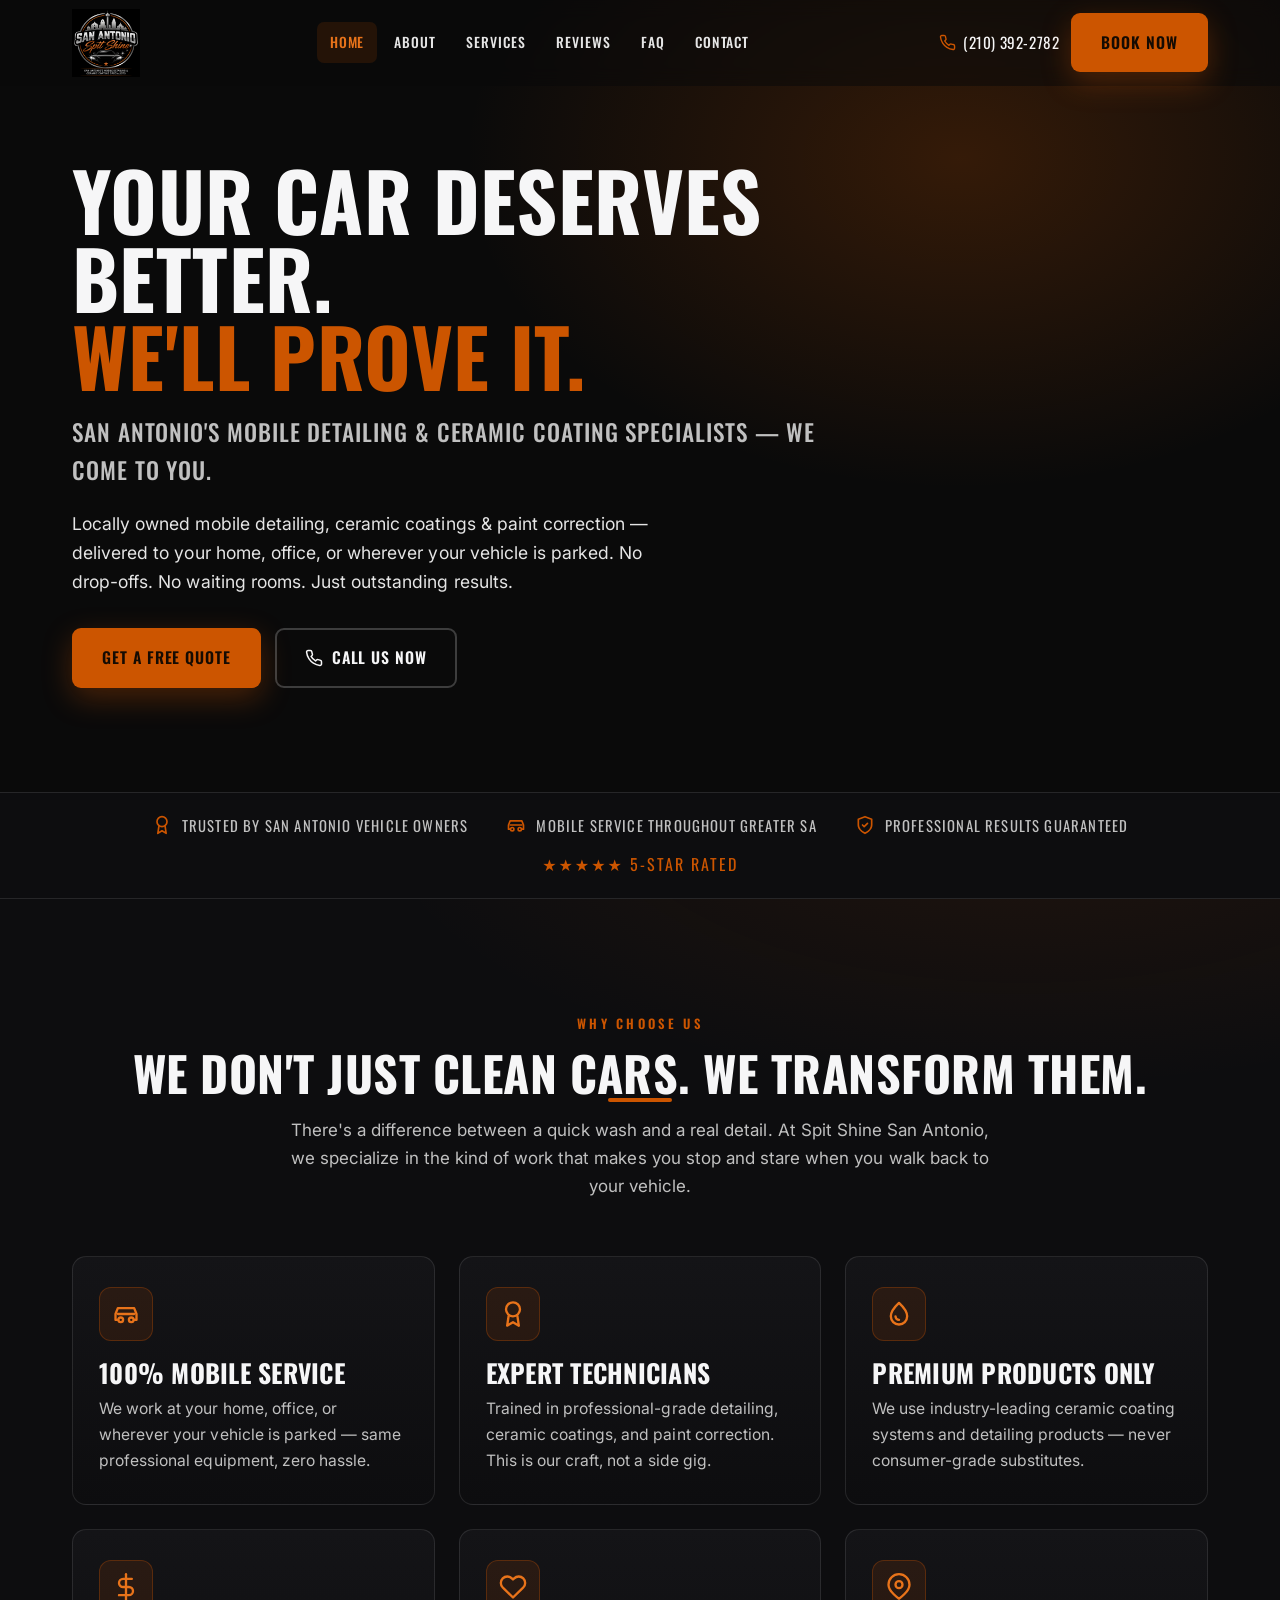
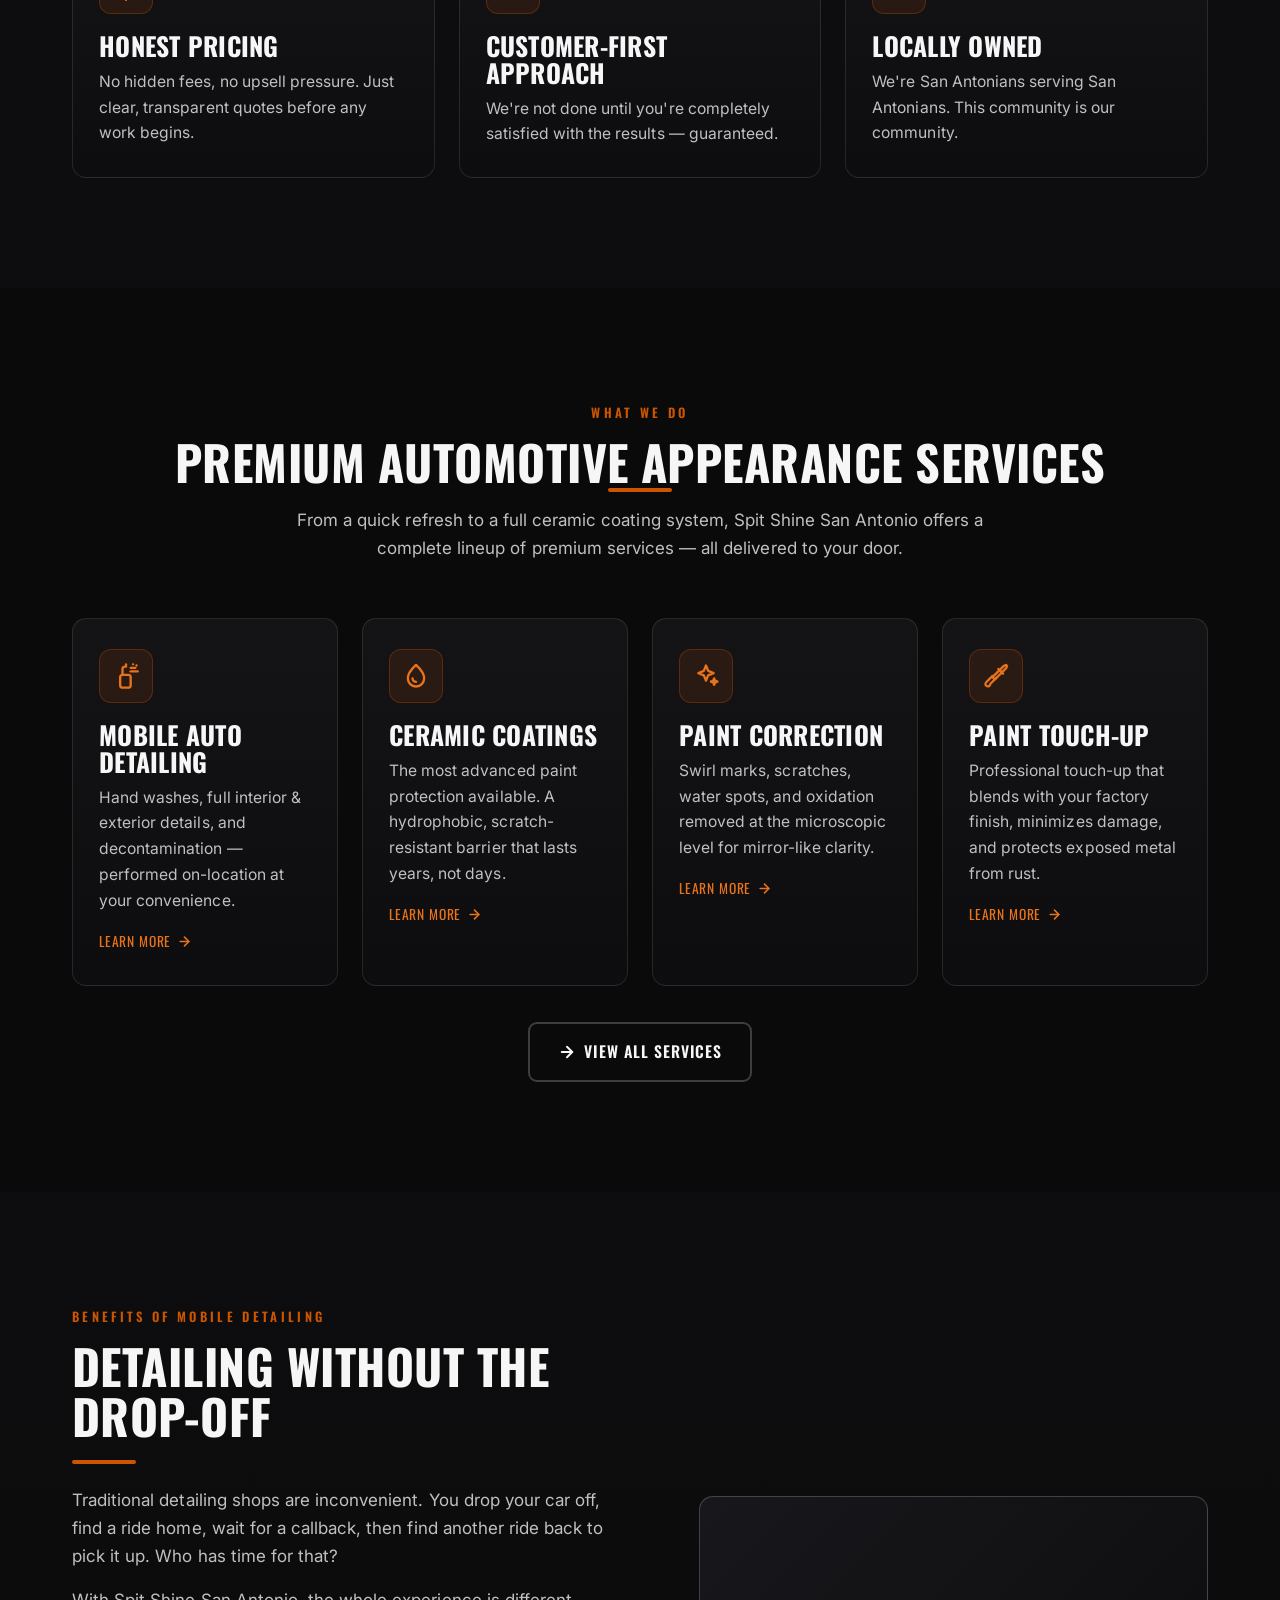
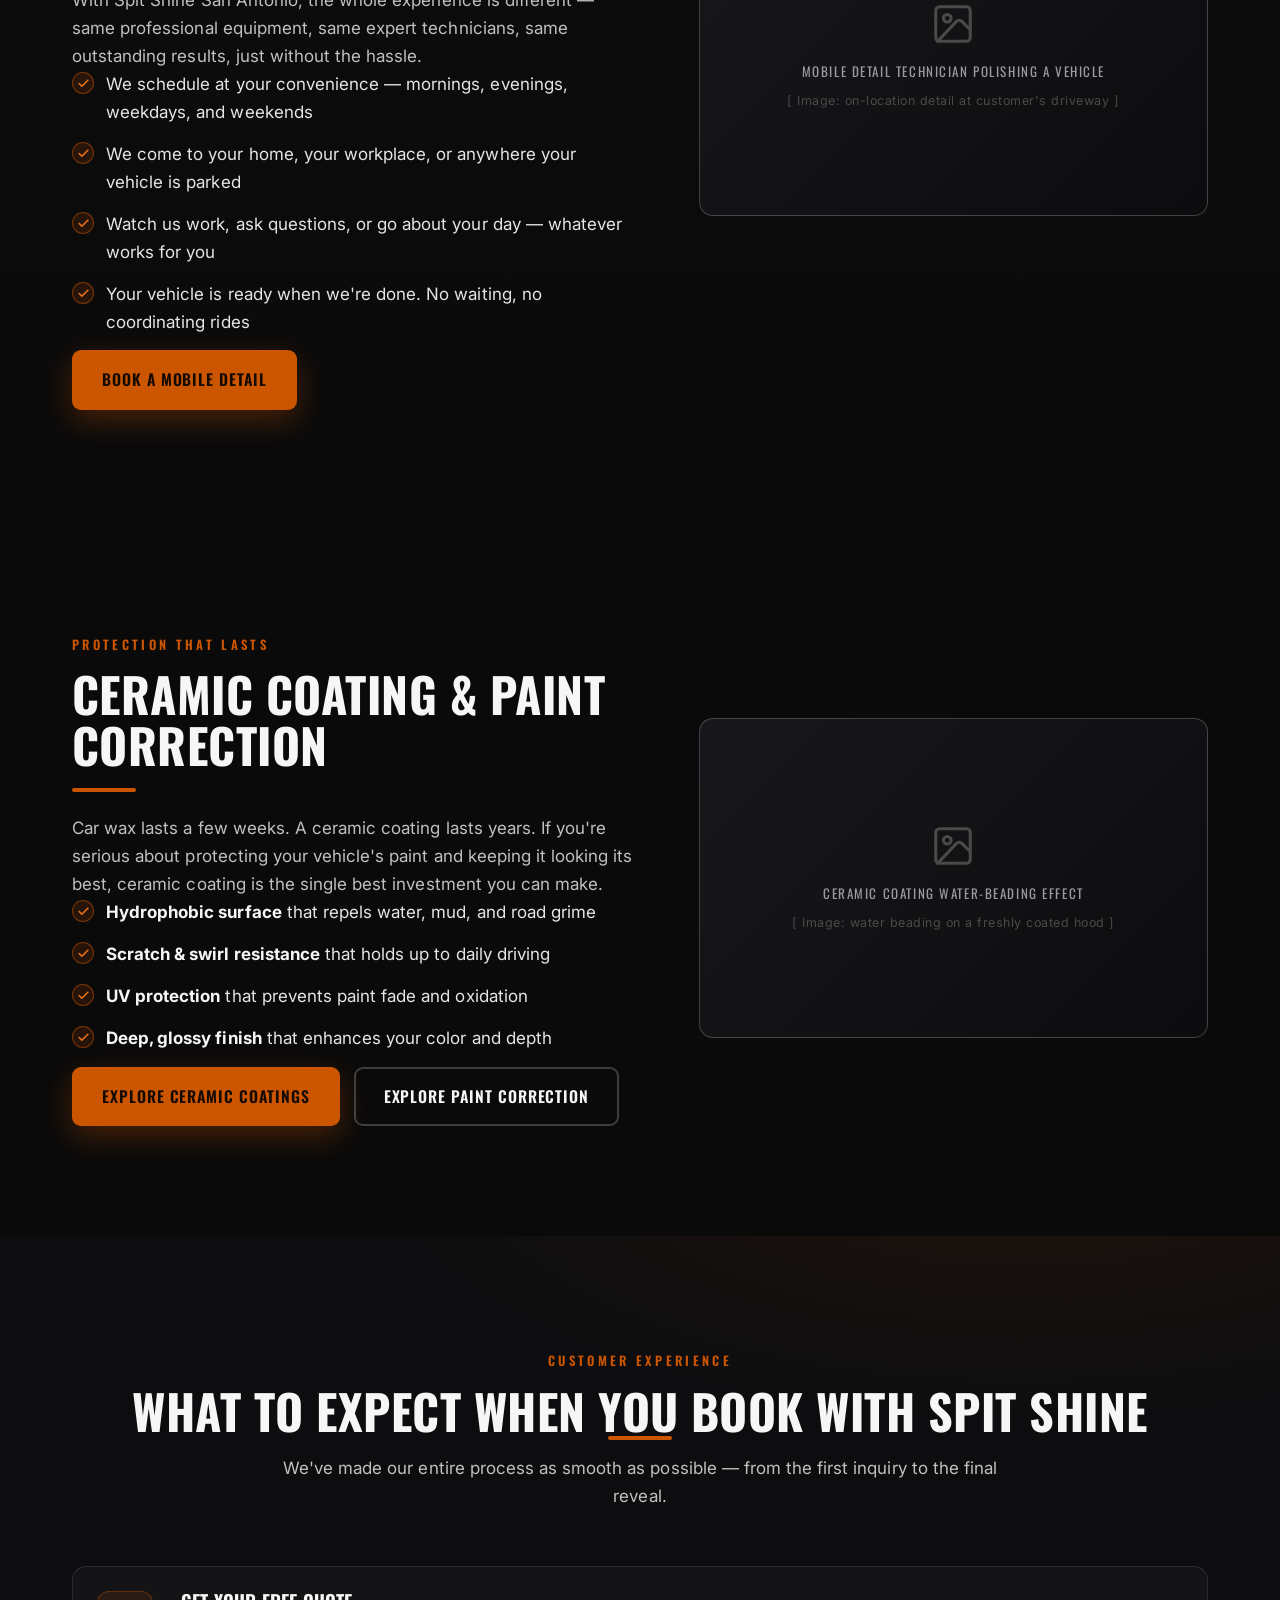
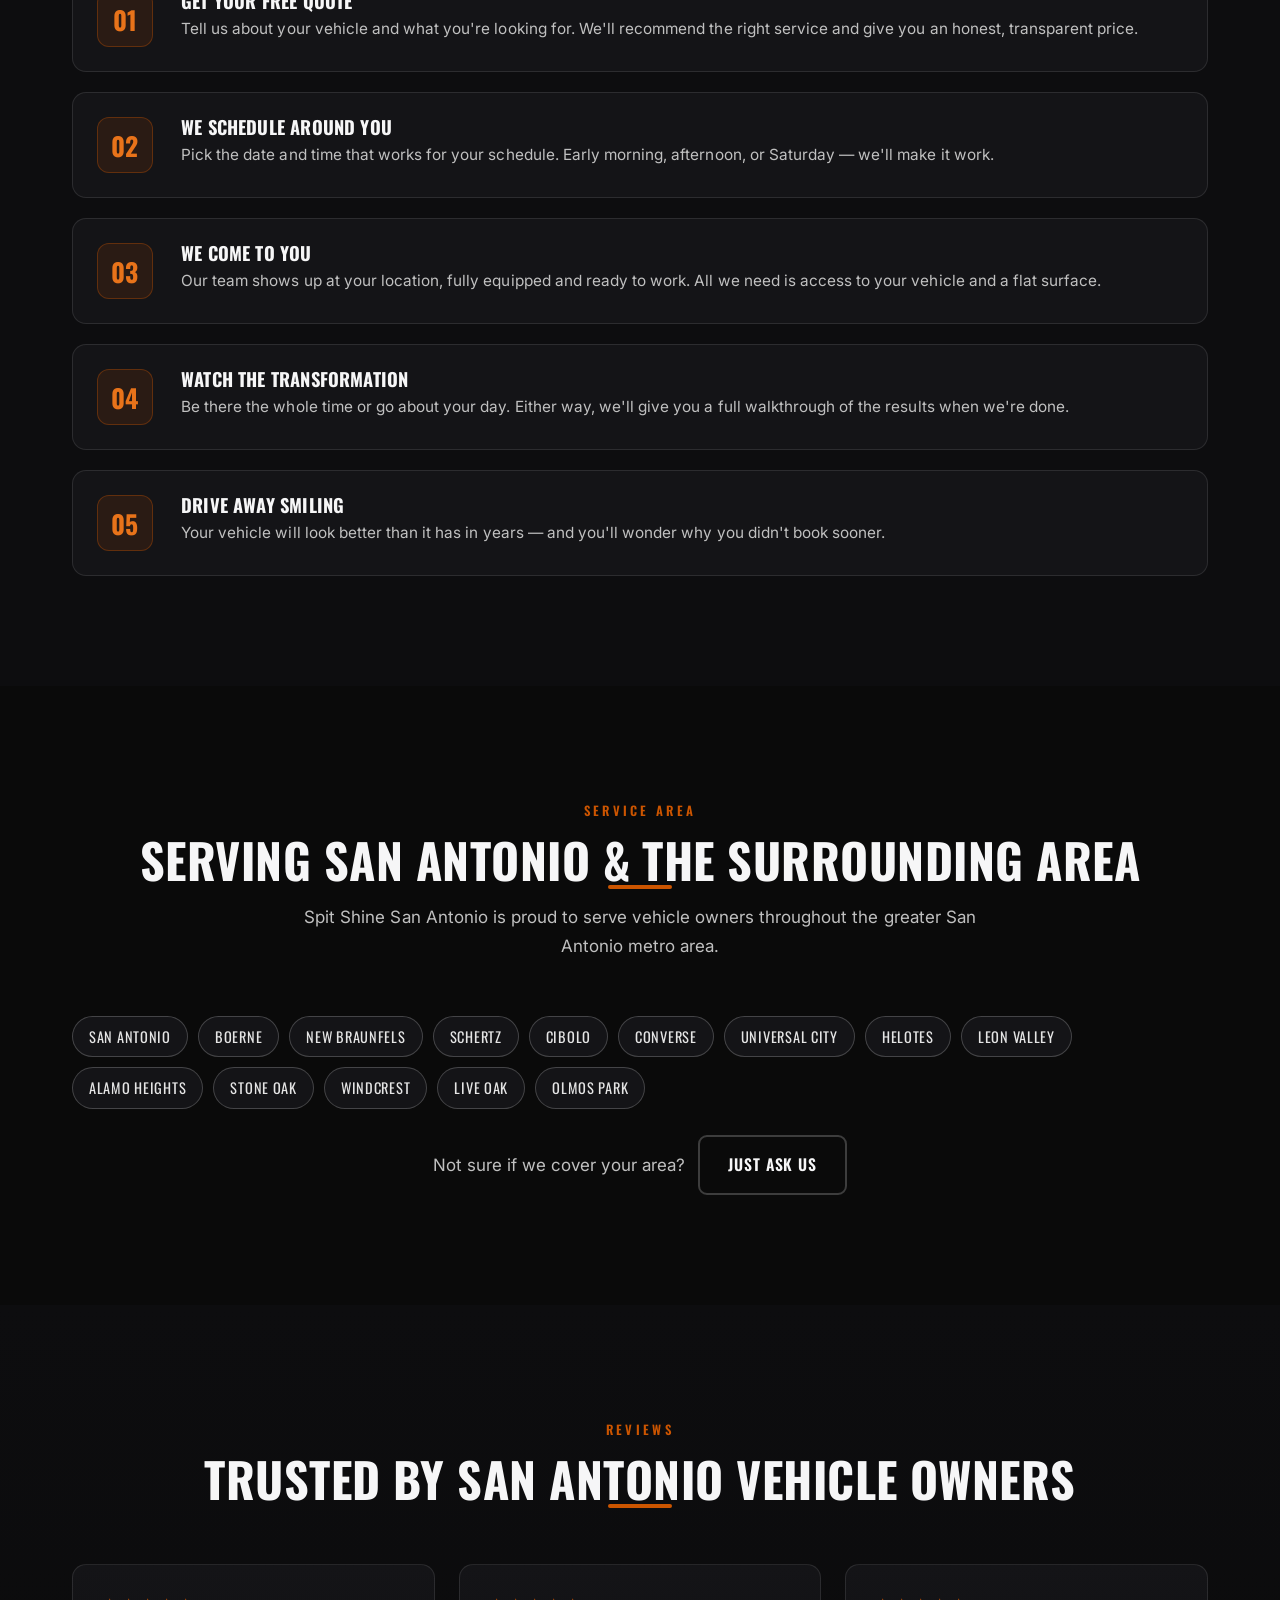
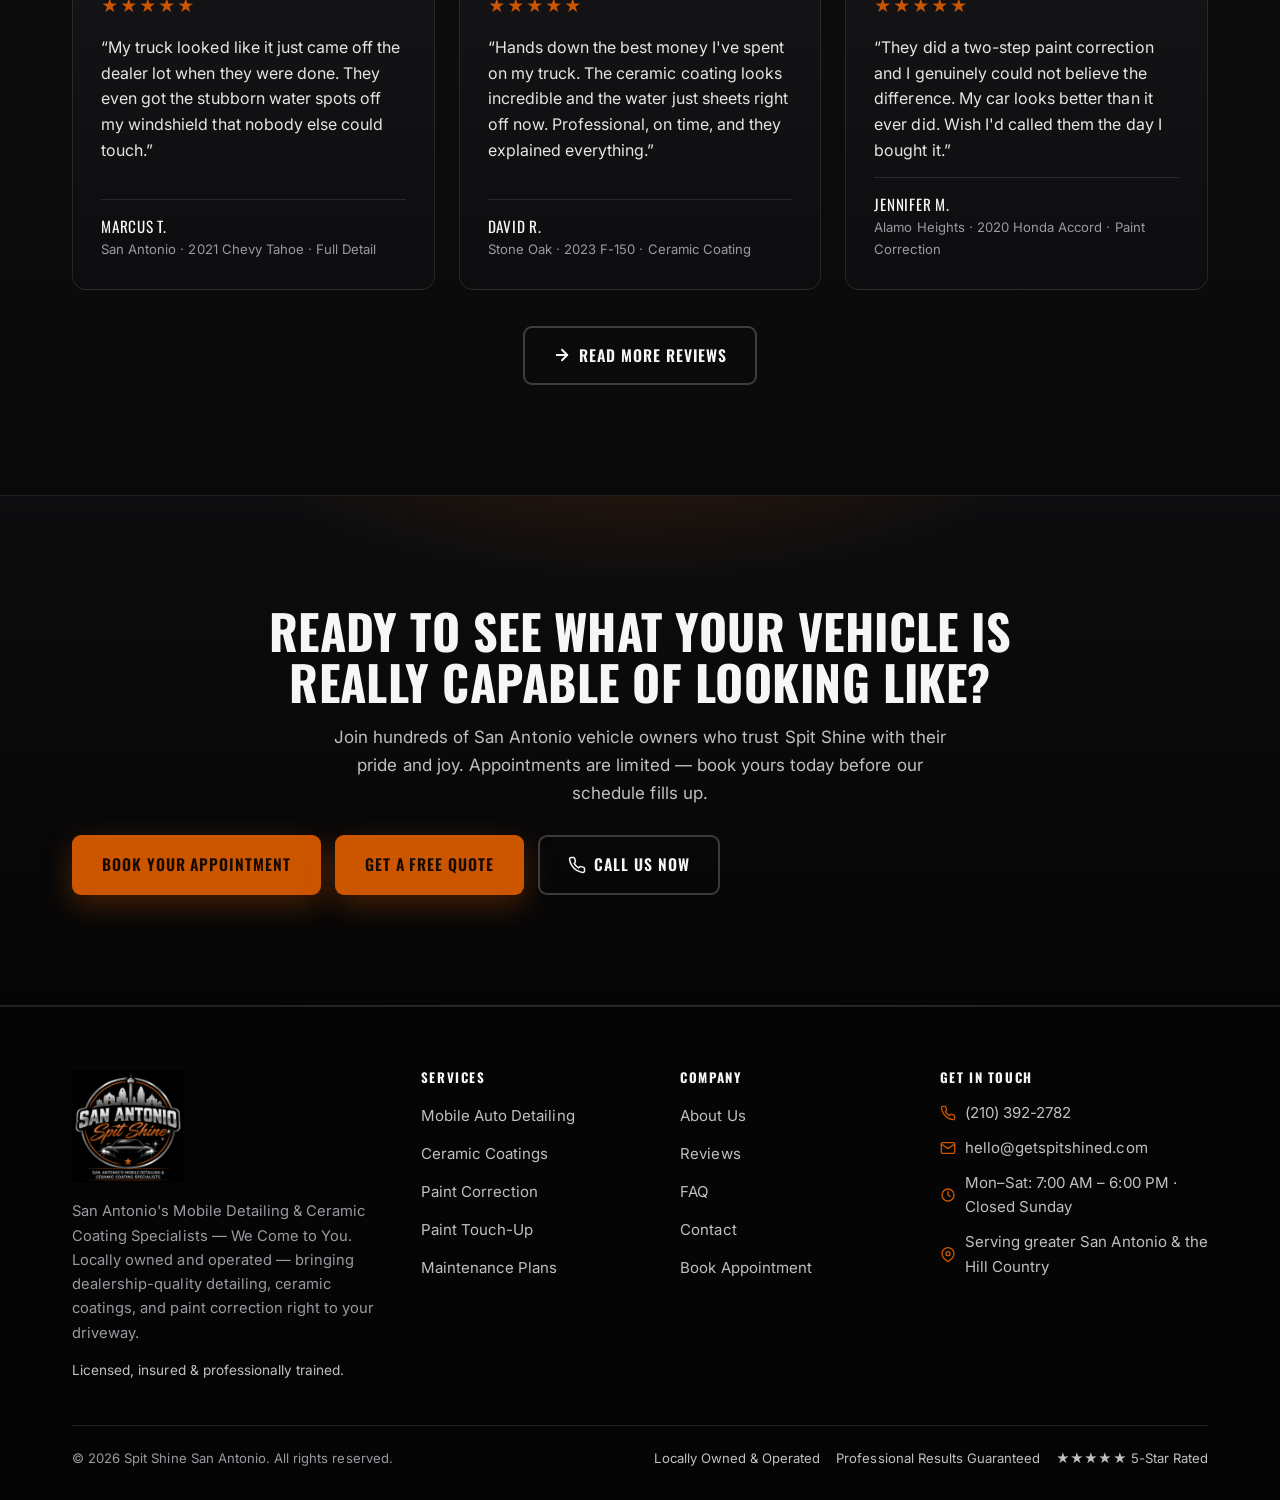
==== commit 55478576: "Add business listings kit + wire profile links into footer/schema - Add BUSINESS-LISTINGS.md: canoni" ====
--- a/index.html
+++ b/index.html
@@ -7,6 +7,7 @@
 <meta name="description" content="San Antonio's top-rated mobile detailing, ceramic coating, and paint correction specialists. We come to you — no drop-off needed. Book your appointment today!">
 <meta name="robots" content="index, follow, max-image-preview:large">
 <link rel="canonical" href="https://getspitshined.com/">
+<meta name="google-site-verification" content="dT4FZpMWy8QvIBUkkUJdFKKe6Mr5CoMp9AwIVbbx6-E">
 <meta name="theme-color" content="#0A0A0A">
 <meta name="author" content="Spit Shine San Antonio">
 <meta name="geo.region" content="US-TX">
@@ -138,7 +139,7 @@
         <a href="mailto:hello@getspitshined.com"><svg viewBox="0 0 24 24" fill="none" stroke="currentColor" stroke-width="2" stroke-linecap="round" stroke-linejoin="round"><rect x="2" y="4" width="20" height="16" rx="2"/><path d="m22 6-10 7L2 6"/></svg>hello@getspitshined.com</a>
         <p><svg viewBox="0 0 24 24" fill="none" stroke="currentColor" stroke-width="2" stroke-linecap="round" stroke-linejoin="round"><circle cx="12" cy="12" r="9"/><polyline points="12 7 12 12 15 14"/></svg>Mon–Sat: 7:00 AM – 6:00 PM · Closed Sunday</p>
         <p><svg viewBox="0 0 24 24" fill="none" stroke="currentColor" stroke-width="2" stroke-linecap="round" stroke-linejoin="round"><path d="M21 10c0 6-9 12-9 12s-9-6-9-12a9 9 0 0 1 18 0z"/><circle cx="12" cy="10" r="3"/></svg>Serving greater San Antonio &amp; the Hill Country</p>
-        <p style="margin-top:8px"><a href="#" aria-label="Facebook">Facebook</a> <a href="#" aria-label="Instagram">Instagram</a> <a href="#" aria-label="Google">Google</a></p>
+        
       </div>
     </div>
     <div class="footer-bottom">
--- a/css/styles.css
+++ b/css/styles.css
@@ -423,6 +423,9 @@
 .footer-col a { color: var(--silver); font-size: .94rem; }
 .footer-col a:hover { color: var(--orange-bright); }
 .footer-contact a, .footer-contact p { color: var(--silver); font-size: .94rem; margin-bottom: 10px; display: flex; align-items: center; gap: 9px; }
+.footer-contact .footer-social { flex-wrap: wrap; gap: 6px 14px; }
+.footer-contact .footer-social a { display: inline; margin: 0; color: var(--orange-bright); }
+.footer-contact .footer-social a:hover { color: var(--orange); }
 .footer-contact svg { width: 16px; height: 16px; color: var(--orange); flex: none; }
 .footer-bottom { border-top: 1px solid var(--line); margin-top: 44px; padding-top: 22px; display: flex; flex-wrap: wrap; justify-content: space-between; gap: 12px; color: var(--muted); font-size: .82rem; }
 .footer-bottom .badges { display: flex; gap: 16px; flex-wrap: wrap; }
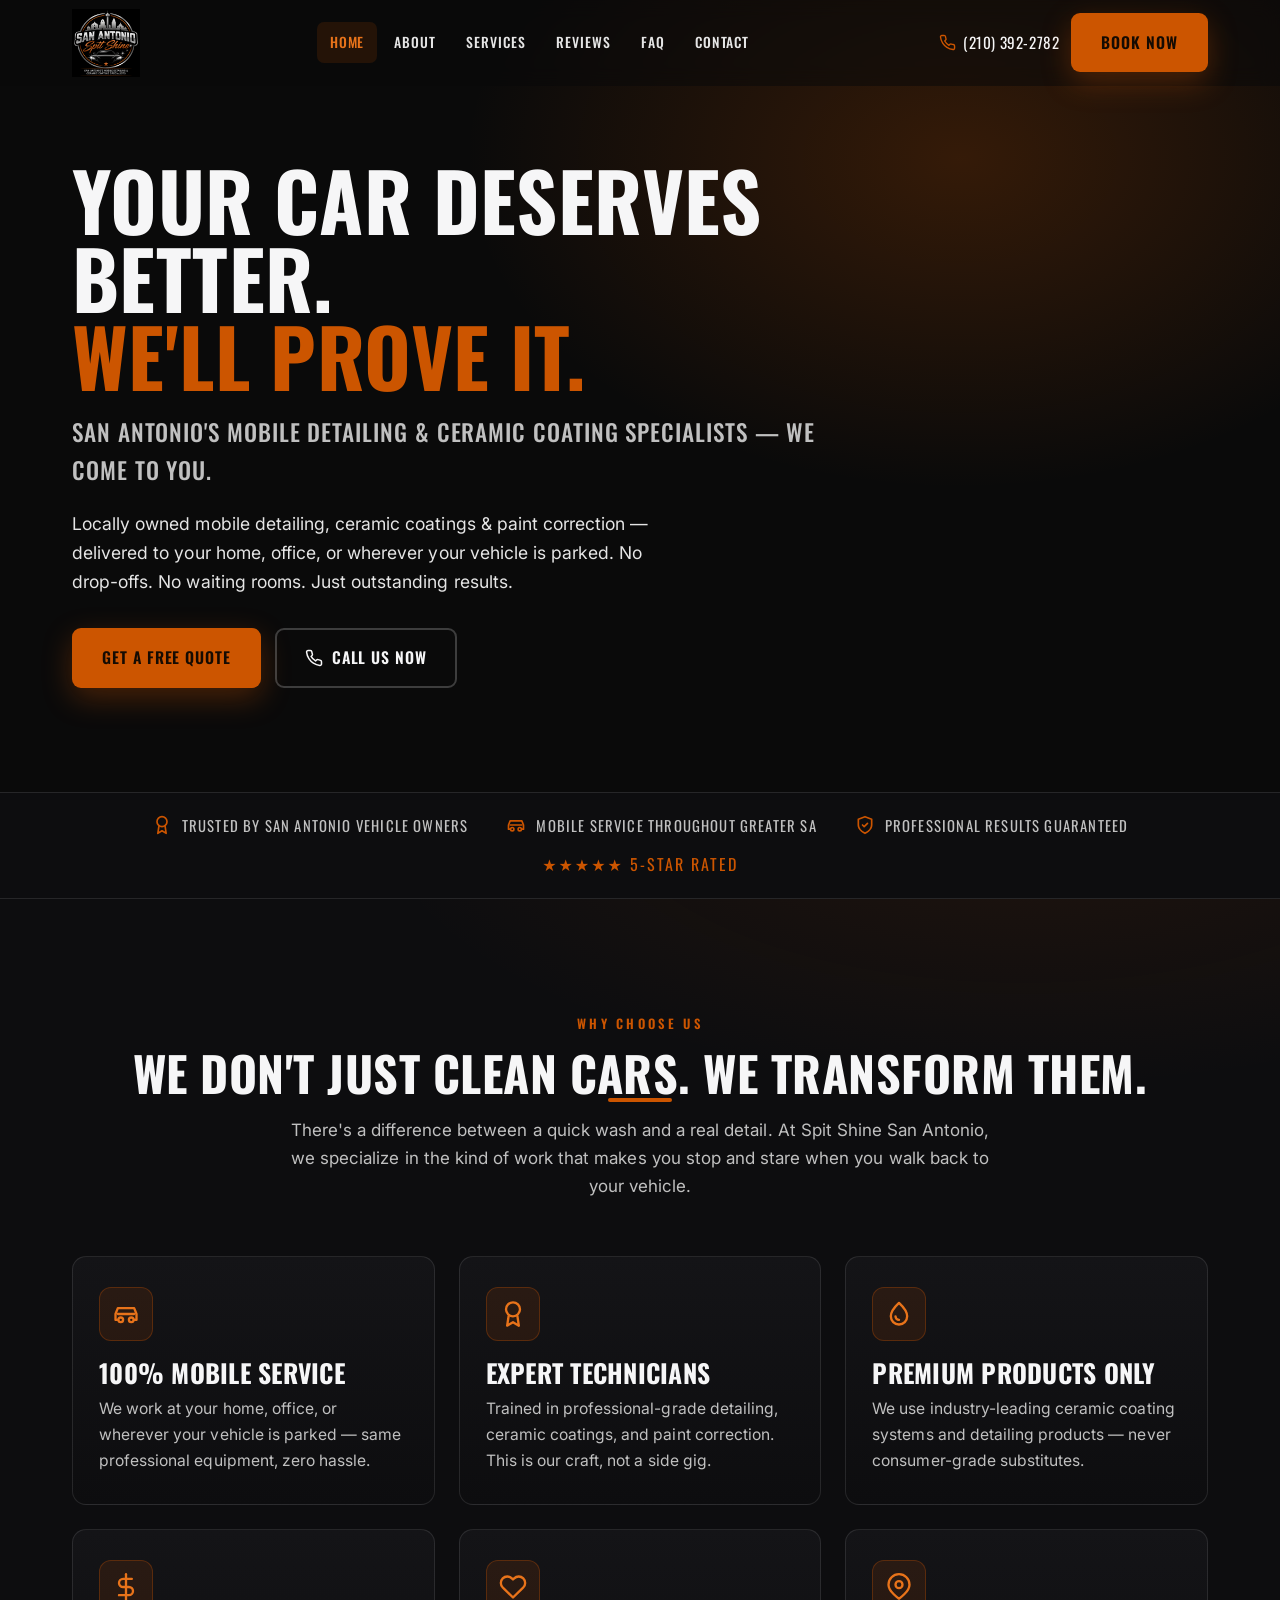
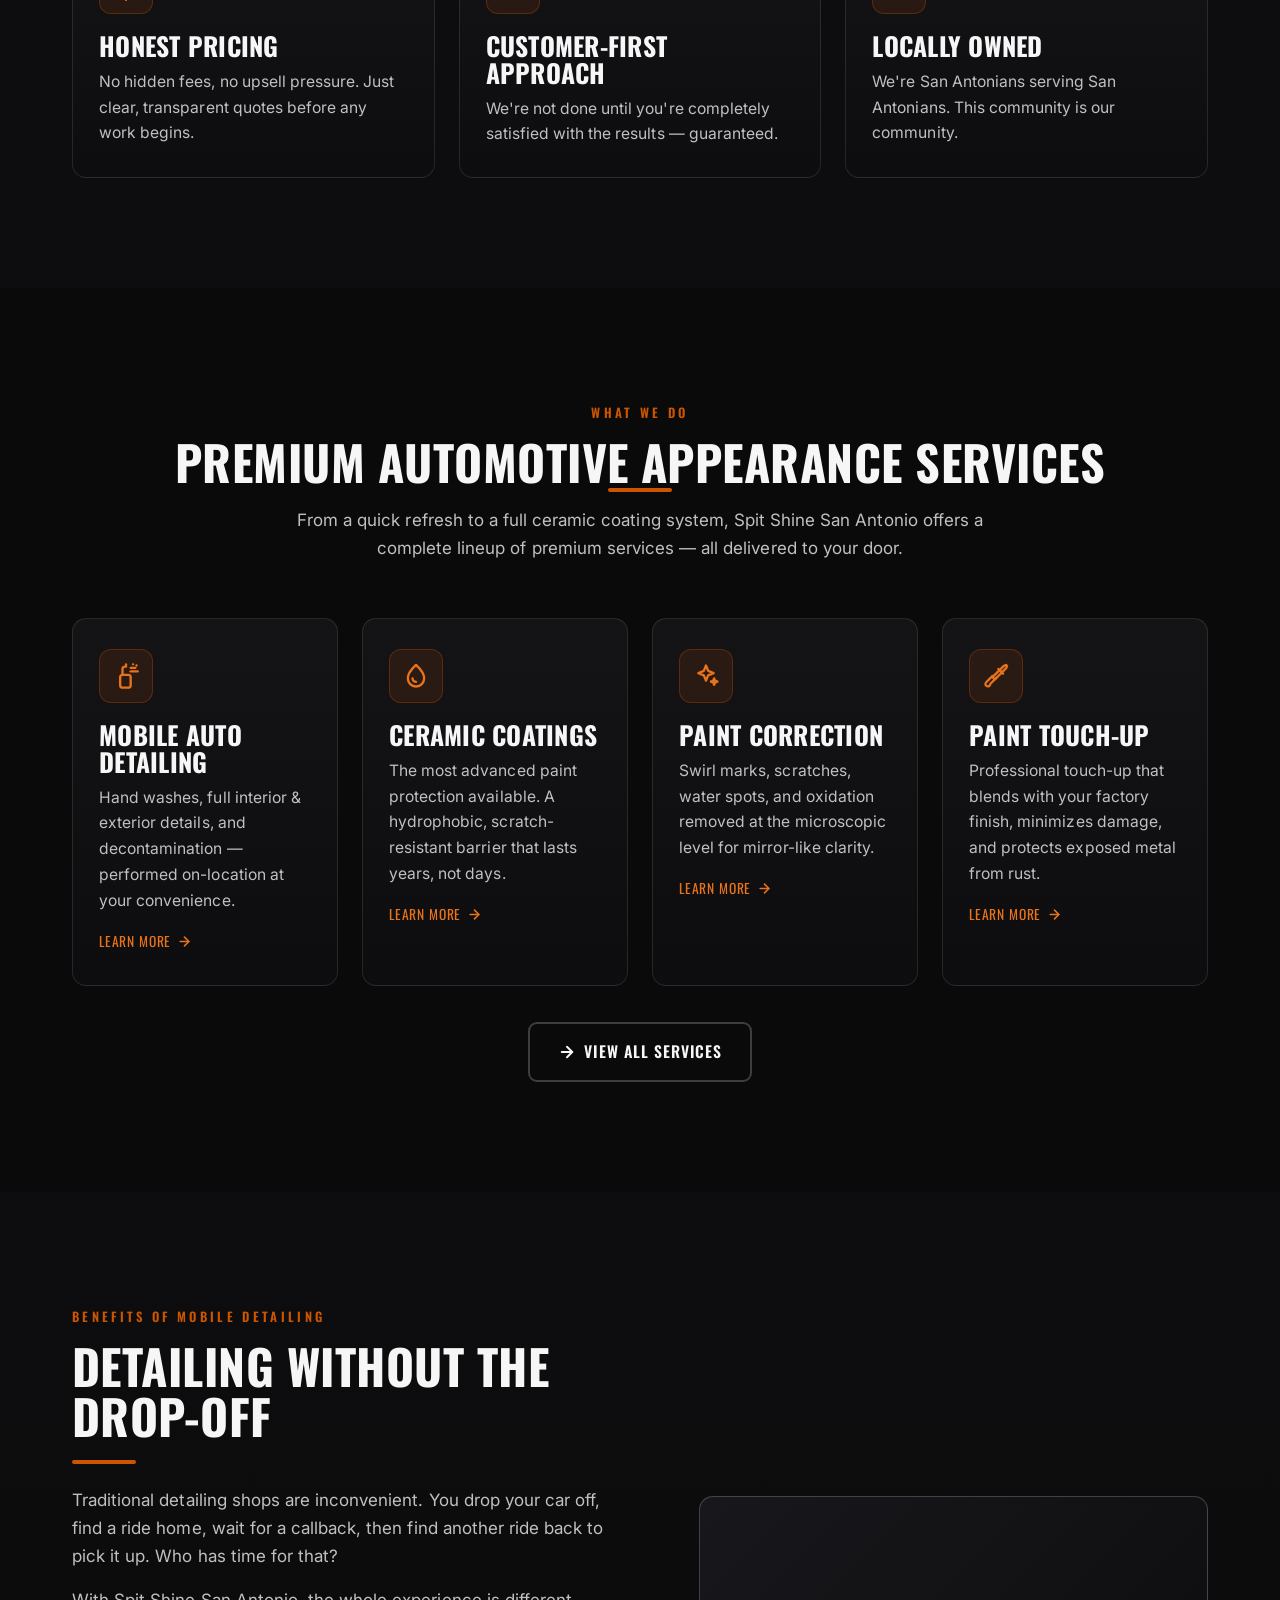
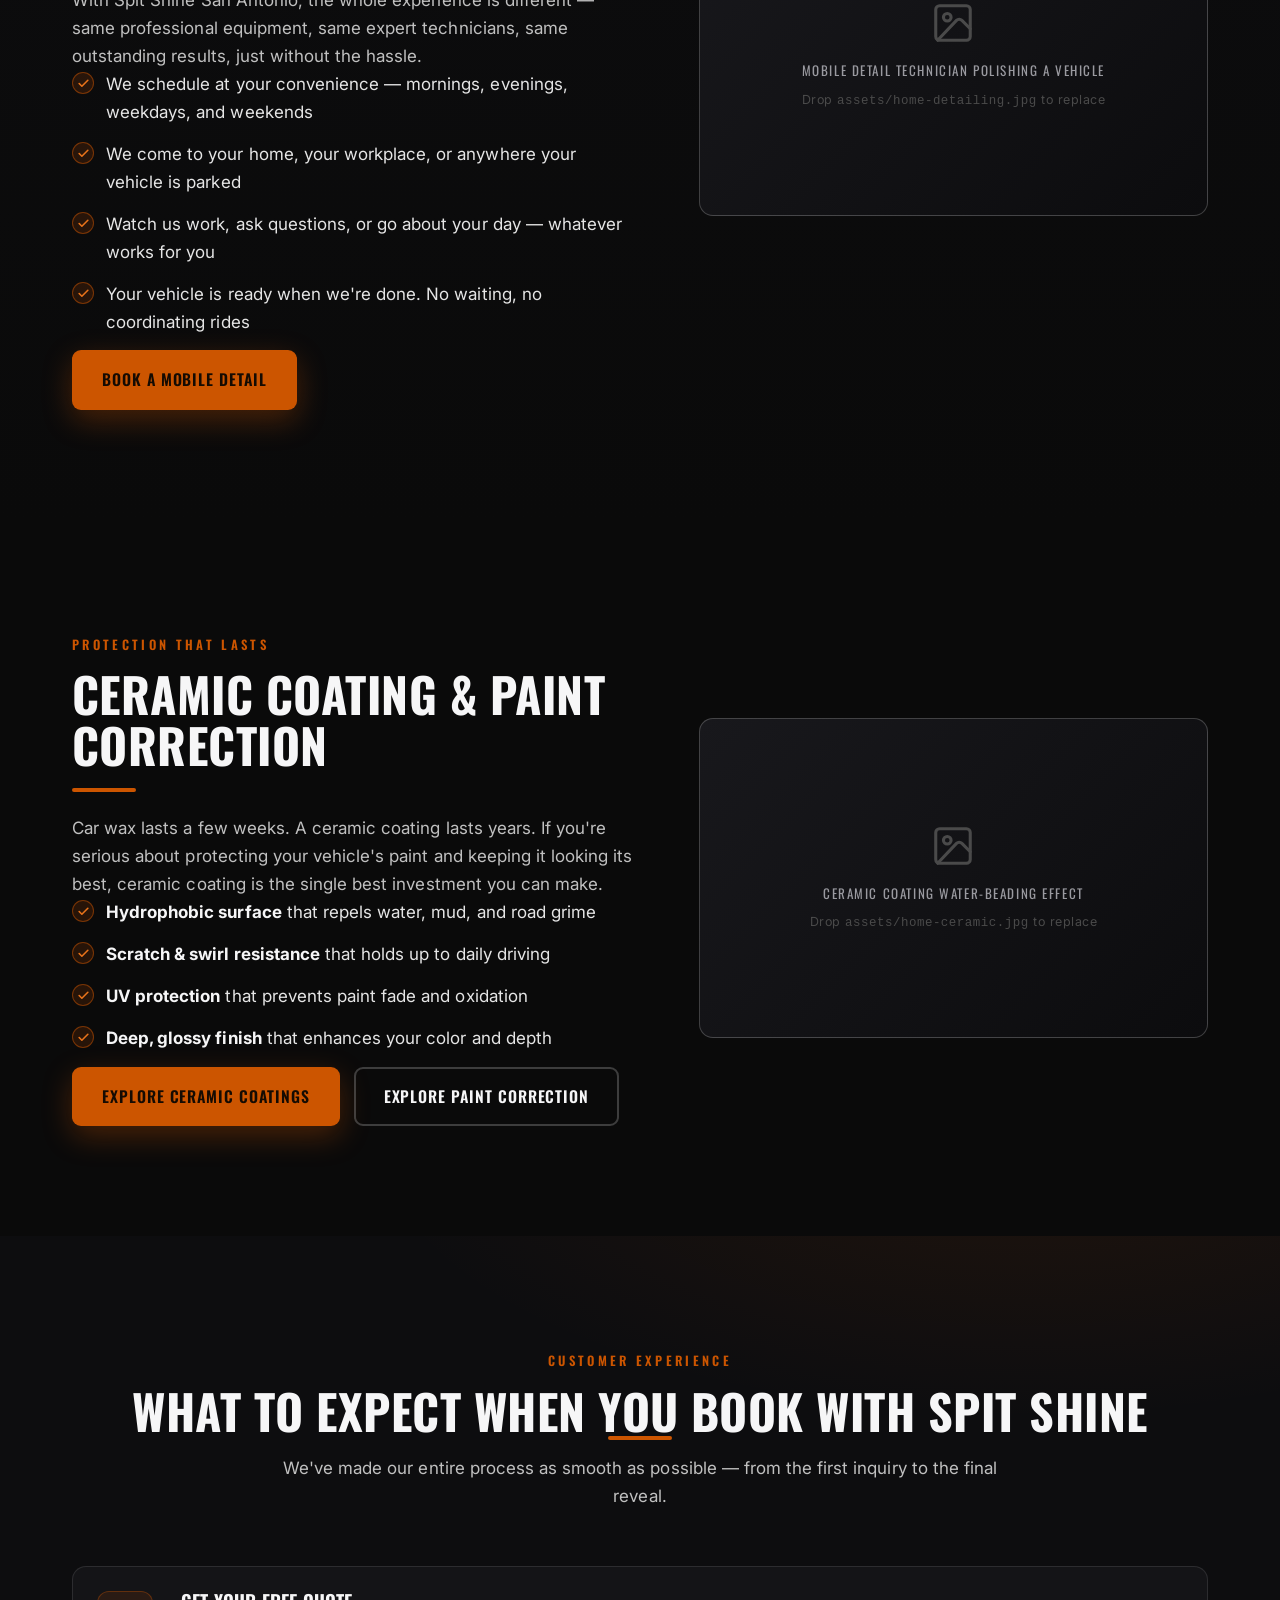
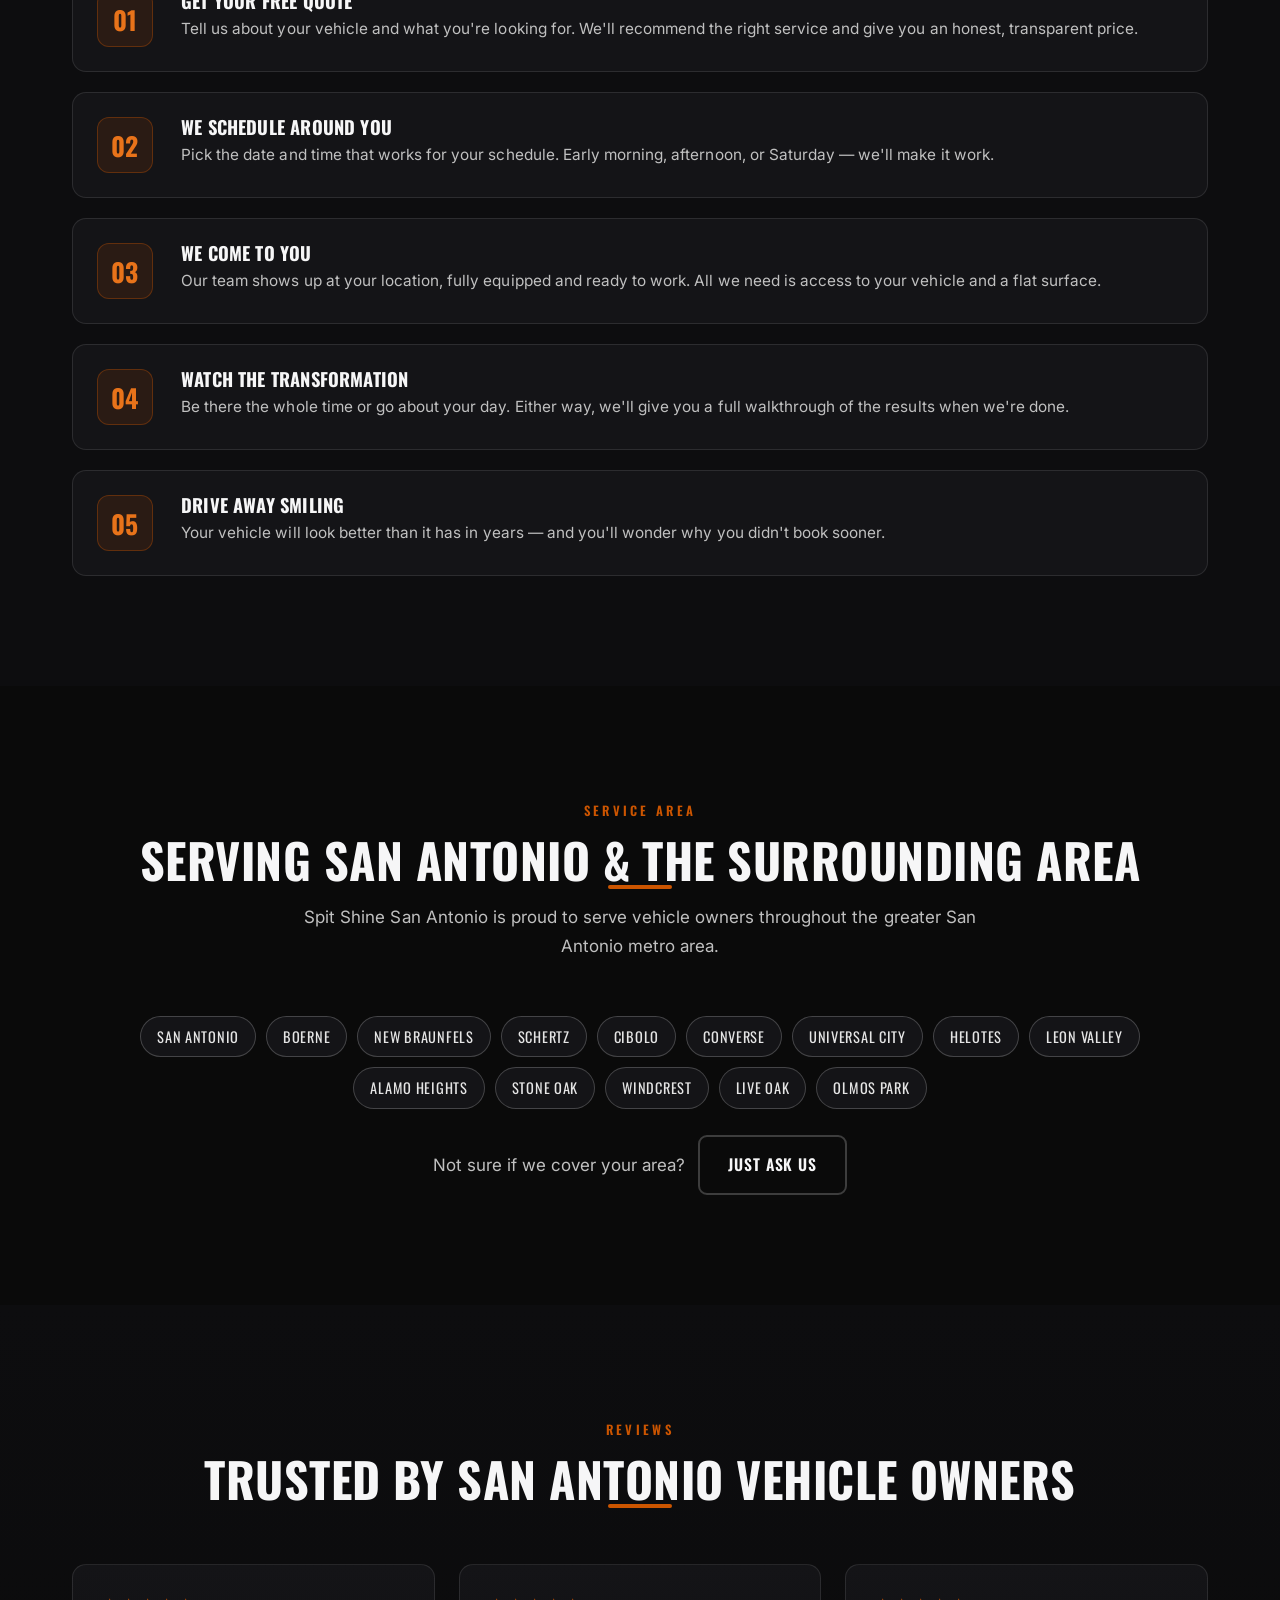
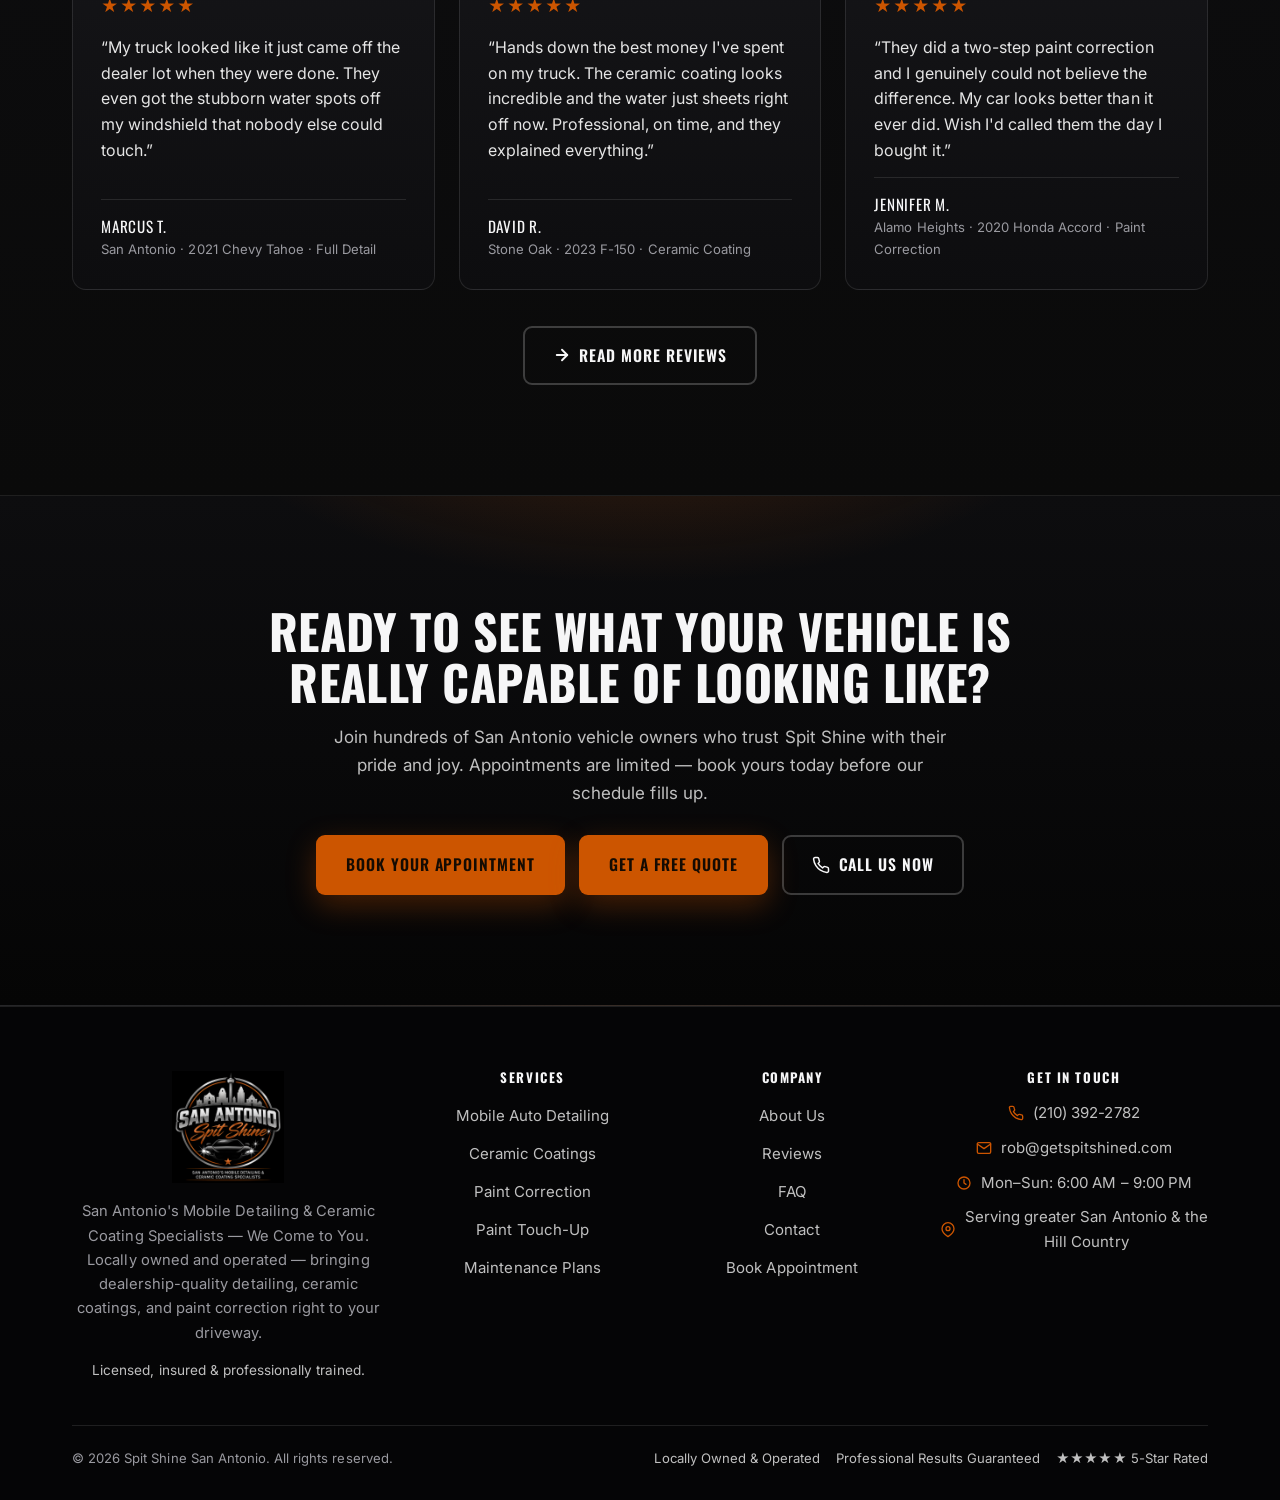
==== commit e69a9ac3: "Punch-list fixes: hours/email, centering, compact heroes, map, images Content: - Footer + contact em" ====
--- a/index.html
+++ b/index.html
@@ -34,7 +34,7 @@
 <link rel="stylesheet" href="css/styles.css">
 <link href="https://assets.calendly.com/assets/external/widget.css" rel="stylesheet">
 <script src="https://assets.calendly.com/assets/external/widget.js" type="text/javascript" async></script>
-<script type="application/ld+json">{"@context": "https://schema.org", "@type": "AutoDetailing", "@id": "https://getspitshined.com/#business", "name": "Spit Shine San Antonio", "image": "https://getspitshined.com/assets/logo.png", "logo": "https://getspitshined.com/assets/logo.png", "url": "https://getspitshined.com", "telephone": "+12103922782", "email": "hello@getspitshined.com", "priceRange": "$$", "slogan": "San Antonio's Mobile Detailing & Ceramic Coating Specialists \u2014 We Come to You.", "description": "Locally owned mobile auto detailing, ceramic coating, and paint correction serving San Antonio, TX and surrounding areas. We come to you.", "address": {"@type": "PostalAddress", "addressLocality": "San Antonio", "addressRegion": "TX", "addressCountry": "US"}, "geo": {"@type": "GeoCoordinates", "latitude": 29.4241, "longitude": -98.4936}, "areaServed": [{"@type": "City", "name": "San Antonio"}, {"@type": "City", "name": "Boerne"}, {"@type": "City", "name": "New Braunfels"}, {"@type": "City", "name": "Schertz"}, {"@type": "City", "name": "Cibolo"}, {"@type": "City", "name": "Converse"}, {"@type": "City", "name": "Universal City"}, {"@type": "City", "name": "Helotes"}, {"@type": "City", "name": "Leon Valley"}, {"@type": "City", "name": "Alamo Heights"}, {"@type": "City", "name": "Stone Oak"}, {"@type": "City", "name": "Windcrest"}, {"@type": "City", "name": "Live Oak"}, {"@type": "City", "name": "Olmos Park"}], "openingHoursSpecification": [{"@type": "OpeningHoursSpecification", "dayOfWeek": ["Monday", "Tuesday", "Wednesday", "Thursday", "Friday", "Saturday"], "opens": "07:00", "closes": "18:00"}], "sameAs": [], "makesOffer": [{"@type": "Offer", "itemOffered": {"@type": "Service", "name": "Mobile Auto Detailing"}}, {"@type": "Offer", "itemOffered": {"@type": "Service", "name": "Ceramic Coating"}}, {"@type": "Offer", "itemOffered": {"@type": "Service", "name": "Paint Correction"}}, {"@type": "Offer", "itemOffered": {"@type": "Service", "name": "Paint Touch-Up"}}]}</script>
+<script type="application/ld+json">{"@context": "https://schema.org", "@type": "AutoDetailing", "@id": "https://getspitshined.com/#business", "name": "Spit Shine San Antonio", "image": "https://getspitshined.com/assets/logo.png", "logo": "https://getspitshined.com/assets/logo.png", "url": "https://getspitshined.com", "telephone": "+12103922782", "email": "rob@getspitshined.com", "priceRange": "$$", "slogan": "San Antonio's Mobile Detailing & Ceramic Coating Specialists \u2014 We Come to You.", "description": "Locally owned mobile auto detailing, ceramic coating, and paint correction serving San Antonio, TX and surrounding areas. We come to you.", "address": {"@type": "PostalAddress", "addressLocality": "San Antonio", "addressRegion": "TX", "addressCountry": "US"}, "geo": {"@type": "GeoCoordinates", "latitude": 29.4241, "longitude": -98.4936}, "areaServed": [{"@type": "City", "name": "San Antonio"}, {"@type": "City", "name": "Boerne"}, {"@type": "City", "name": "New Braunfels"}, {"@type": "City", "name": "Schertz"}, {"@type": "City", "name": "Cibolo"}, {"@type": "City", "name": "Converse"}, {"@type": "City", "name": "Universal City"}, {"@type": "City", "name": "Helotes"}, {"@type": "City", "name": "Leon Valley"}, {"@type": "City", "name": "Alamo Heights"}, {"@type": "City", "name": "Stone Oak"}, {"@type": "City", "name": "Windcrest"}, {"@type": "City", "name": "Live Oak"}, {"@type": "City", "name": "Olmos Park"}], "openingHoursSpecification": [{"@type": "OpeningHoursSpecification", "dayOfWeek": ["Monday", "Tuesday", "Wednesday", "Thursday", "Friday", "Saturday", "Sunday"], "opens": "06:00", "closes": "21:00"}], "sameAs": [], "makesOffer": [{"@type": "Offer", "itemOffered": {"@type": "Service", "name": "Mobile Auto Detailing"}}, {"@type": "Offer", "itemOffered": {"@type": "Service", "name": "Ceramic Coating"}}, {"@type": "Offer", "itemOffered": {"@type": "Service", "name": "Paint Correction"}}, {"@type": "Offer", "itemOffered": {"@type": "Service", "name": "Paint Touch-Up"}}]}</script>
 </head>
 <body data-calendly="https://calendly.com/faulkner-rob14?background_color=000000&text_color=cb5b11&primary_color=9a9a9a">
 <a class="skip-link" href="#main" style="position:absolute;left:-9999px;top:0;background:var(--orange);color:#150b02;padding:10px 16px;z-index:200;border-radius:0 0 8px 0;" onfocus="this.style.left='0'" onblur="this.style.left='-9999px'">Skip to content</a>
@@ -87,9 +87,9 @@
             <ul class="checklist"><li>We schedule at your convenience — mornings, evenings, weekdays, and weekends</li><li>We come to your home, your workplace, or anywhere your vehicle is parked</li><li>Watch us work, ask questions, or go about your day — whatever works for you</li><li>Your vehicle is ready when we're done. No waiting, no coordinating rides</li></ul>
             <div class="btn-row" style="margin-top:8px"><a class="btn btn-primary" href="book.html">Book a Mobile Detail</a></div>
           </div>
-          <div class="media reveal"><div class="ph"><svg viewBox="0 0 24 24" fill="none" stroke="currentColor" stroke-width="1.6" stroke-linecap="round" stroke-linejoin="round"><rect x="3" y="3" width="18" height="18" rx="2"/><circle cx="9" cy="9" r="2"/><path d="m21 15-4.35-4.35a2 2 0 0 0-2.83 0L4 21"/></svg>Mobile Detail Technician Polishing a Vehicle<small>[ Image: on-location detail at customer's driveway ]</small></div></div>
+          <div class="media reveal"><div class="ph"><svg viewBox="0 0 24 24" fill="none" stroke="currentColor" stroke-width="1.6" stroke-linecap="round" stroke-linejoin="round"><rect x="3" y="3" width="18" height="18" rx="2"/><circle cx="9" cy="9" r="2"/><path d="m21 15-4.35-4.35a2 2 0 0 0-2.83 0L4 21"/></svg>Mobile Detail Technician Polishing a Vehicle<small>Drop <code>assets/home-detailing.jpg</code> to replace</small></div></div>
         </div></div></section><section class="section"><div class="container"><div class="split reverse">
-          <div class="media reveal"><div class="ph"><svg viewBox="0 0 24 24" fill="none" stroke="currentColor" stroke-width="1.6" stroke-linecap="round" stroke-linejoin="round"><rect x="3" y="3" width="18" height="18" rx="2"/><circle cx="9" cy="9" r="2"/><path d="m21 15-4.35-4.35a2 2 0 0 0-2.83 0L4 21"/></svg>Ceramic Coating Water-Beading Effect<small>[ Image: water beading on a freshly coated hood ]</small></div></div>
+          <div class="media reveal"><div class="ph"><svg viewBox="0 0 24 24" fill="none" stroke="currentColor" stroke-width="1.6" stroke-linecap="round" stroke-linejoin="round"><rect x="3" y="3" width="18" height="18" rx="2"/><circle cx="9" cy="9" r="2"/><path d="m21 15-4.35-4.35a2 2 0 0 0-2.83 0L4 21"/></svg>Ceramic Coating Water-Beading Effect<small>Drop <code>assets/home-ceramic.jpg</code> to replace</small></div></div>
           <div class="body reveal">
             <span class="eyebrow">Protection That Lasts</span>
             <h2>Ceramic Coating &amp; Paint Correction</h2>
@@ -136,8 +136,8 @@
       <div class="footer-col footer-contact">
         <h4>Get In Touch</h4>
         <a href="tel:+12103922782"><svg viewBox="0 0 24 24" fill="none" stroke="currentColor" stroke-width="2" stroke-linecap="round" stroke-linejoin="round"><path d="M22 16.92v3a2 2 0 0 1-2.18 2 19.79 19.79 0 0 1-8.63-3.07 19.5 19.5 0 0 1-6-6 19.79 19.79 0 0 1-3.07-8.67A2 2 0 0 1 4.11 2h3a2 2 0 0 1 2 1.72c.13.96.36 1.9.7 2.81a2 2 0 0 1-.45 2.11L8.09 9.91a16 16 0 0 0 6 6l1.27-1.27a2 2 0 0 1 2.11-.45c.91.34 1.85.57 2.81.7A2 2 0 0 1 22 16.92z"/></svg>(210) 392-2782</a>
-        <a href="mailto:hello@getspitshined.com"><svg viewBox="0 0 24 24" fill="none" stroke="currentColor" stroke-width="2" stroke-linecap="round" stroke-linejoin="round"><rect x="2" y="4" width="20" height="16" rx="2"/><path d="m22 6-10 7L2 6"/></svg>hello@getspitshined.com</a>
-        <p><svg viewBox="0 0 24 24" fill="none" stroke="currentColor" stroke-width="2" stroke-linecap="round" stroke-linejoin="round"><circle cx="12" cy="12" r="9"/><polyline points="12 7 12 12 15 14"/></svg>Mon–Sat: 7:00 AM – 6:00 PM · Closed Sunday</p>
+        <a href="mailto:rob@getspitshined.com"><svg viewBox="0 0 24 24" fill="none" stroke="currentColor" stroke-width="2" stroke-linecap="round" stroke-linejoin="round"><rect x="2" y="4" width="20" height="16" rx="2"/><path d="m22 6-10 7L2 6"/></svg>rob@getspitshined.com</a>
+        <p><svg viewBox="0 0 24 24" fill="none" stroke="currentColor" stroke-width="2" stroke-linecap="round" stroke-linejoin="round"><circle cx="12" cy="12" r="9"/><polyline points="12 7 12 12 15 14"/></svg>Mon–Sun: 6:00 AM – 9:00 PM</p>
         <p><svg viewBox="0 0 24 24" fill="none" stroke="currentColor" stroke-width="2" stroke-linecap="round" stroke-linejoin="round"><path d="M21 10c0 6-9 12-9 12s-9-6-9-12a9 9 0 0 1 18 0z"/><circle cx="12" cy="10" r="3"/></svg>Serving greater San Antonio &amp; the Hill Country</p>
         
       </div>
--- a/css/styles.css
+++ b/css/styles.css
@@ -190,7 +190,14 @@
   padding: calc(var(--nav-h) + 40px) 0 70px;
   overflow: hidden;
 }
-.hero--page { min-height: 60vh; }
+/* Compact header for all non-home pages (home keeps the full-size hero).
+   Selectors use .hero.hero--page to outrank the base .hero h1 sizing. */
+.hero.hero--page { min-height: 0; padding: calc(var(--nav-h) + 26px) 0 30px; }
+.hero.hero--page .hero-inner { max-width: 880px; }
+.hero.hero--page h1 { font-size: clamp(1.6rem, 3.2vw, 2.3rem); line-height: 1.08; }
+.hero.hero--page .slogan { font-size: .95rem; margin-top: 10px; }
+.hero.hero--page .hero-sub { font-size: .98rem; margin-top: 12px; max-width: 720px; }
+.hero.hero--page .btn-row { margin-top: 20px; }
 .hero-bg { position: absolute; inset: 0; z-index: 0; }
 .hero-bg::after {
   content: ""; position: absolute; inset: 0;
@@ -324,6 +331,7 @@
 .pkg .checklist li { font-size: .92rem; margin-bottom: 9px; }
 .pkg .price-note { color: var(--muted); font-size: .82rem; margin-bottom: 16px; }
 .pkg .btn { margin-top: auto; }
+.pkg .card-link { align-self: center; }
 
 /* ---------- FAQ accordion ---------- */
 .faq { max-width: 880px; margin: 0 auto; }
@@ -352,6 +360,7 @@
 }
 .cta-band h2 { max-width: 820px; margin: 0 auto 16px; }
 .cta-band p { max-width: 640px; margin: 0 auto 28px; color: var(--silver); }
+.cta-band .btn-row { justify-content: center; }
 
 /* ---------- Forms ---------- */
 .form-wrap { background: linear-gradient(180deg, var(--panel), var(--ink)); border: 1px solid var(--line); border-radius: var(--radius); padding: clamp(24px, 4vw, 40px); }
@@ -387,7 +396,11 @@
 .info-card a { display: block; }
 
 /* service-area chips */
-.chips { display: flex; flex-wrap: wrap; gap: 10px; }
+.chips { display: flex; flex-wrap: wrap; gap: 10px; justify-content: center; }
+
+/* Google Map embed */
+.map-embed { border-radius: var(--radius); overflow: hidden; border: 1px solid var(--line-strong); line-height: 0; }
+.map-embed iframe { width: 100%; height: 420px; border: 0; display: block; }
 .chip { background: var(--panel); border: 1px solid var(--line-strong); border-radius: 30px; padding: 8px 16px; font-size: .9rem; color: var(--light); font-family: var(--font-display); text-transform: uppercase; letter-spacing: .05em; }
 .chip:hover { border-color: var(--orange); }
 
@@ -418,6 +431,12 @@
 .footer-grid { display: grid; grid-template-columns: 1.4fr 1fr 1fr 1.2fr; gap: 36px; }
 .site-footer .brand { margin-bottom: 16px; }
 .footer-about p { color: var(--muted); font-size: .92rem; max-width: 320px; }
+/* Center the footer columns: logo over its paragraph, and wrapped contact text. */
+.footer-grid { text-align: center; }
+.footer-about { display: flex; flex-direction: column; align-items: center; }
+.site-footer .footer-about .brand { justify-content: center; }
+.footer-about p { max-width: 360px; margin-left: auto; margin-right: auto; }
+.footer-contact a, .footer-contact p { justify-content: center; text-align: center; }
 .footer-col h4 { color: var(--white); letter-spacing: .12em; margin-bottom: 16px; font-size: .82rem; }
 .footer-col ul li { margin-bottom: 10px; }
 .footer-col a { color: var(--silver); font-size: .94rem; }
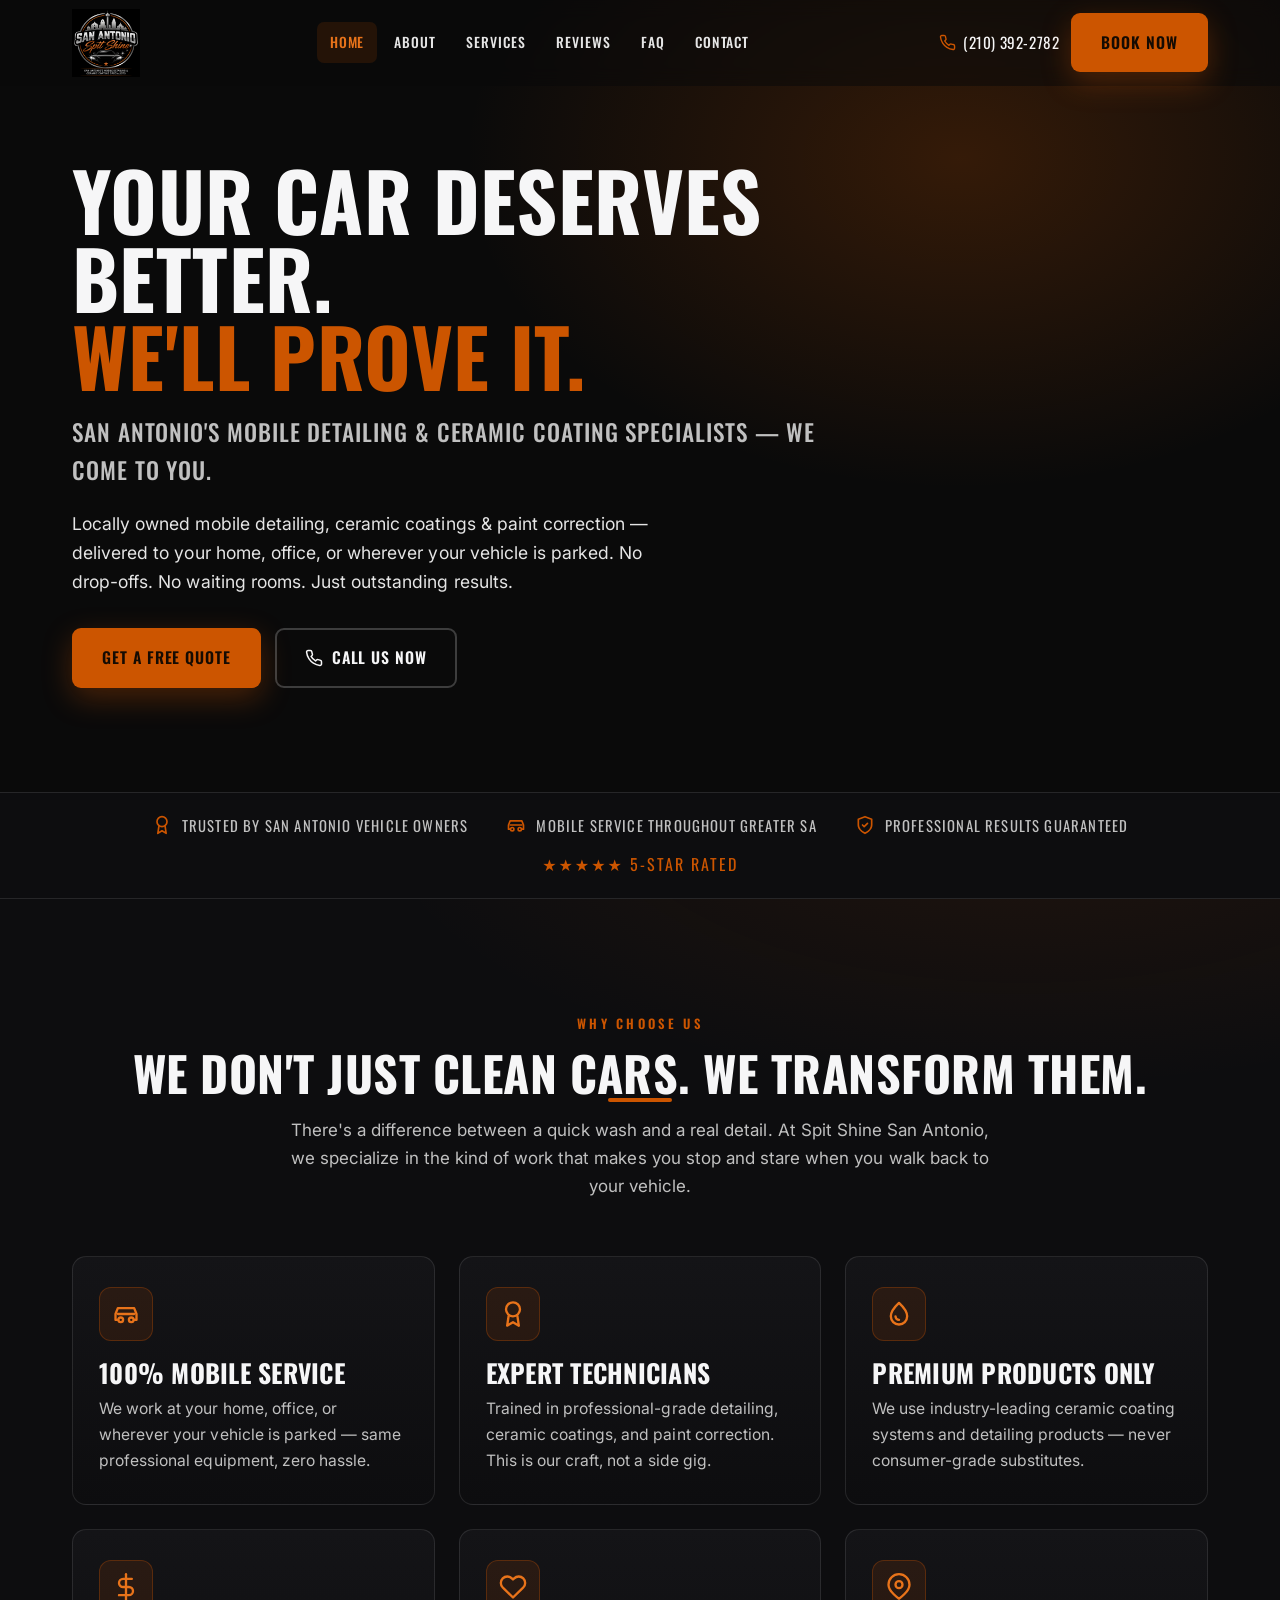
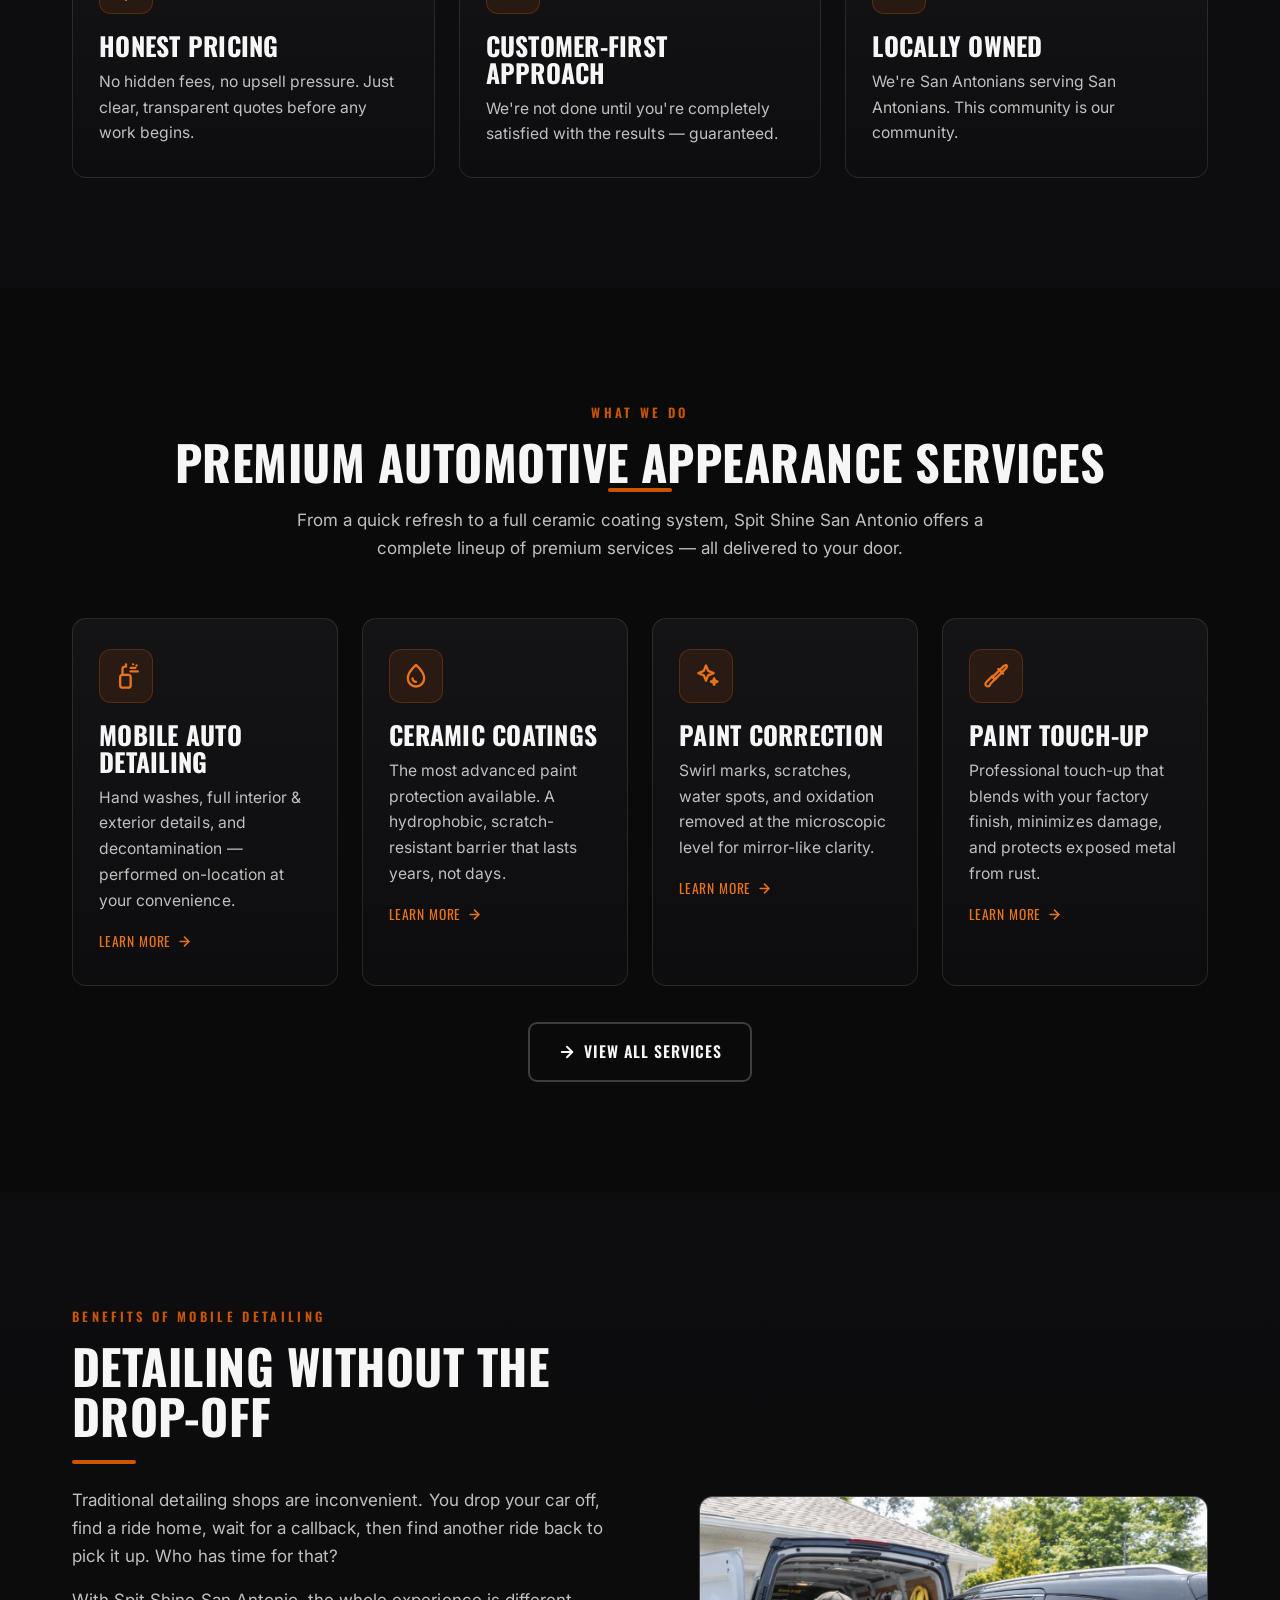
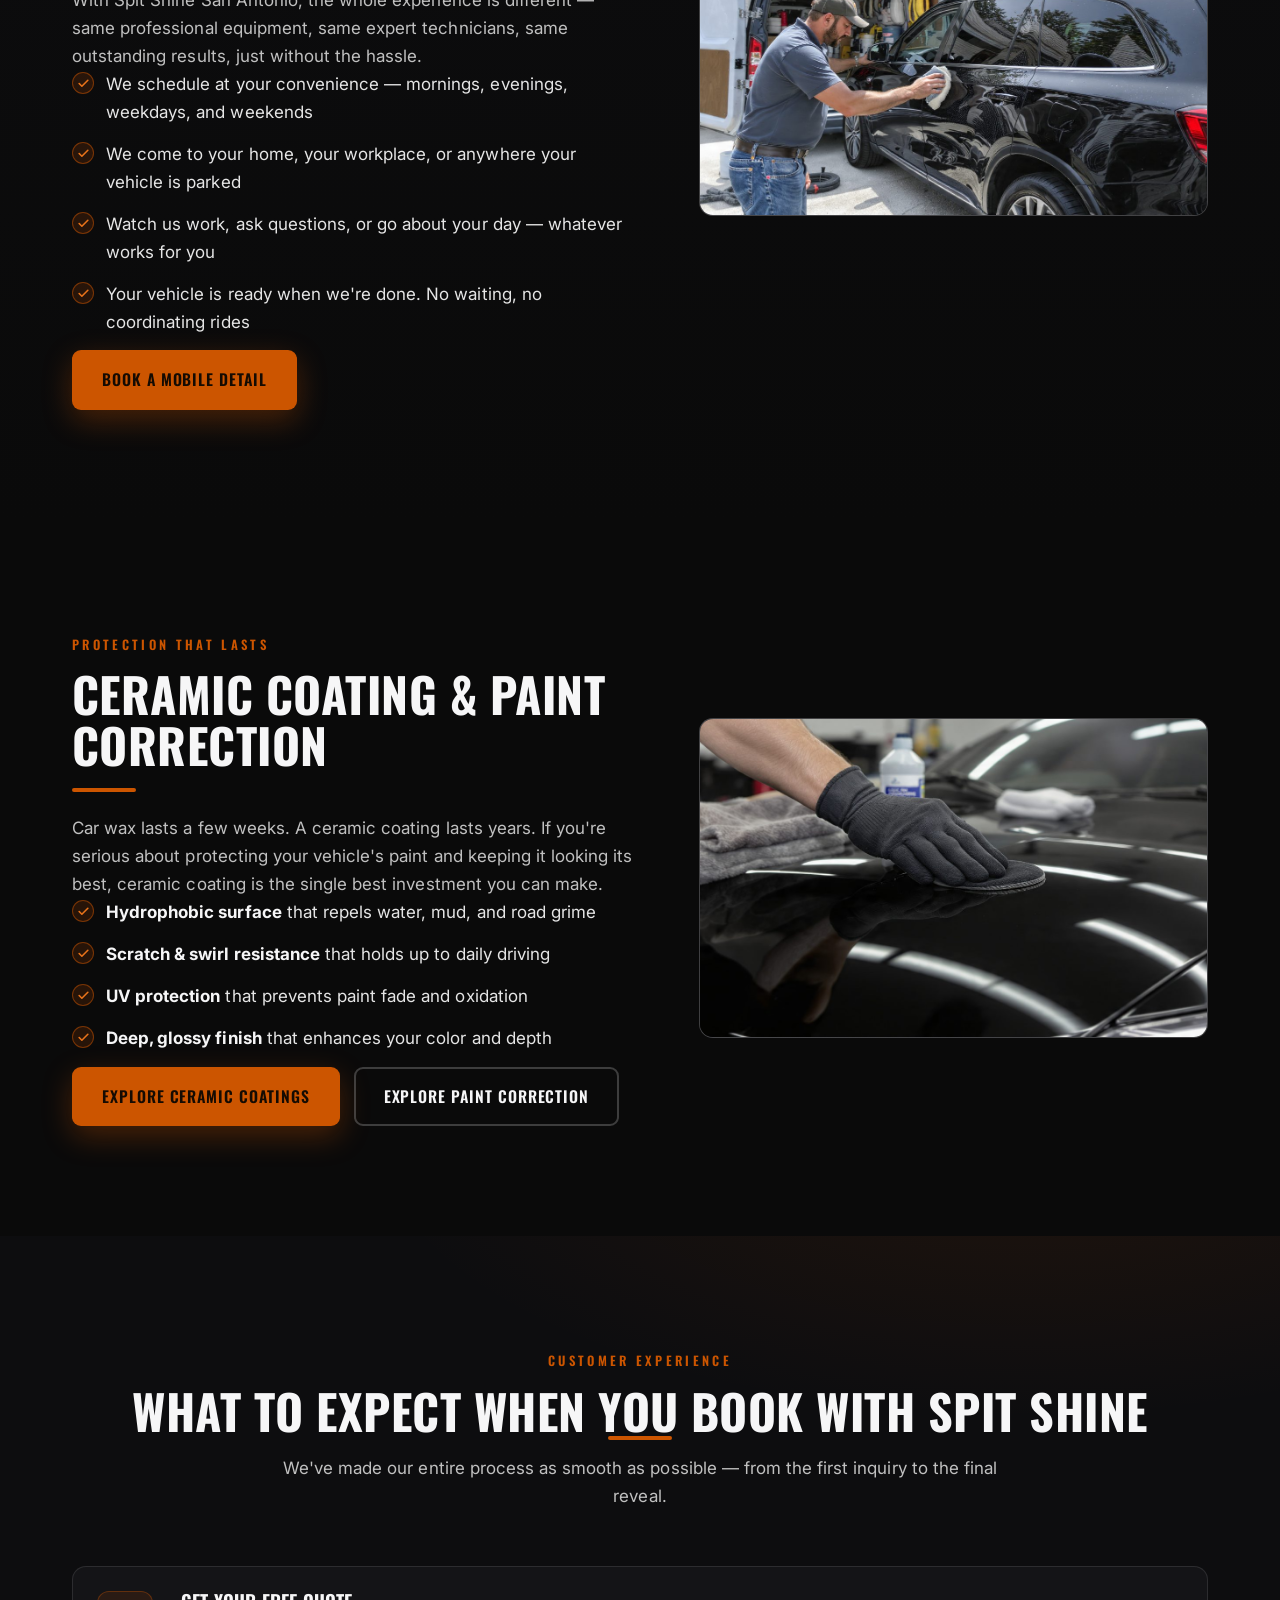
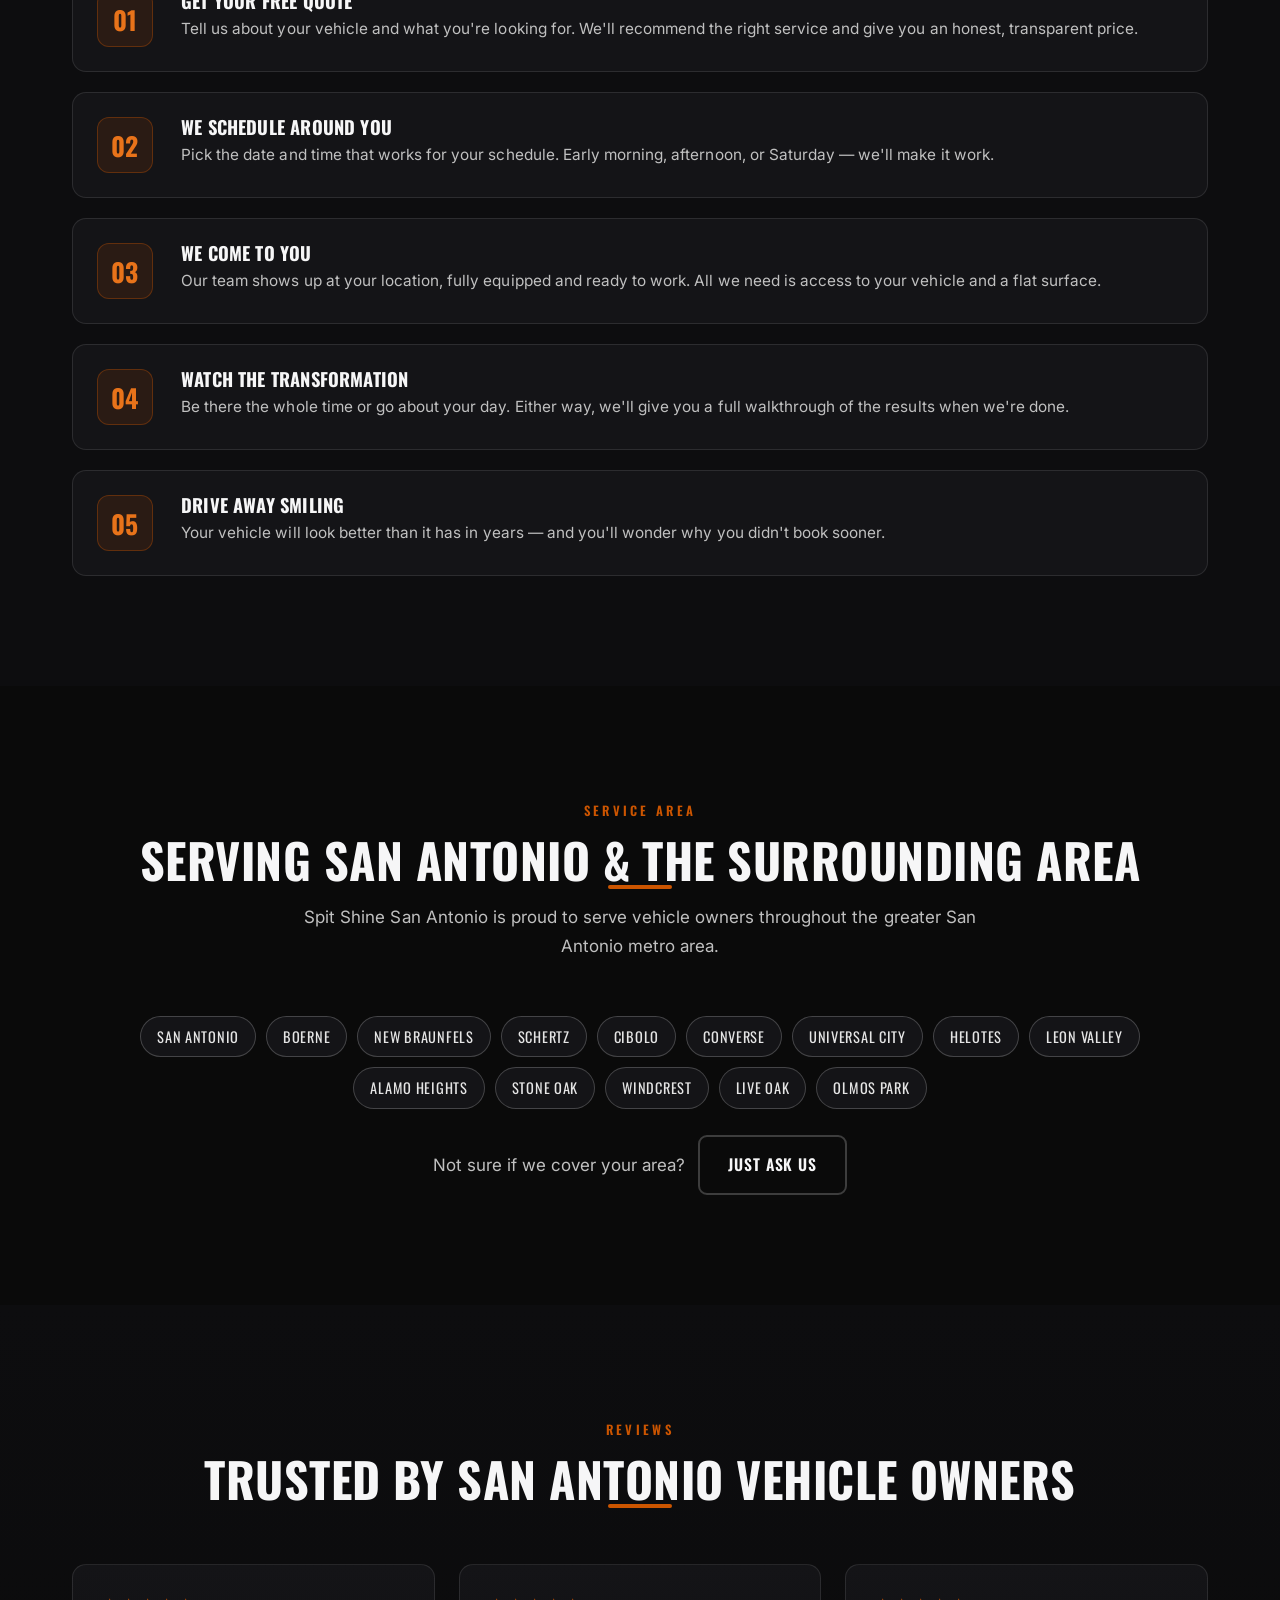
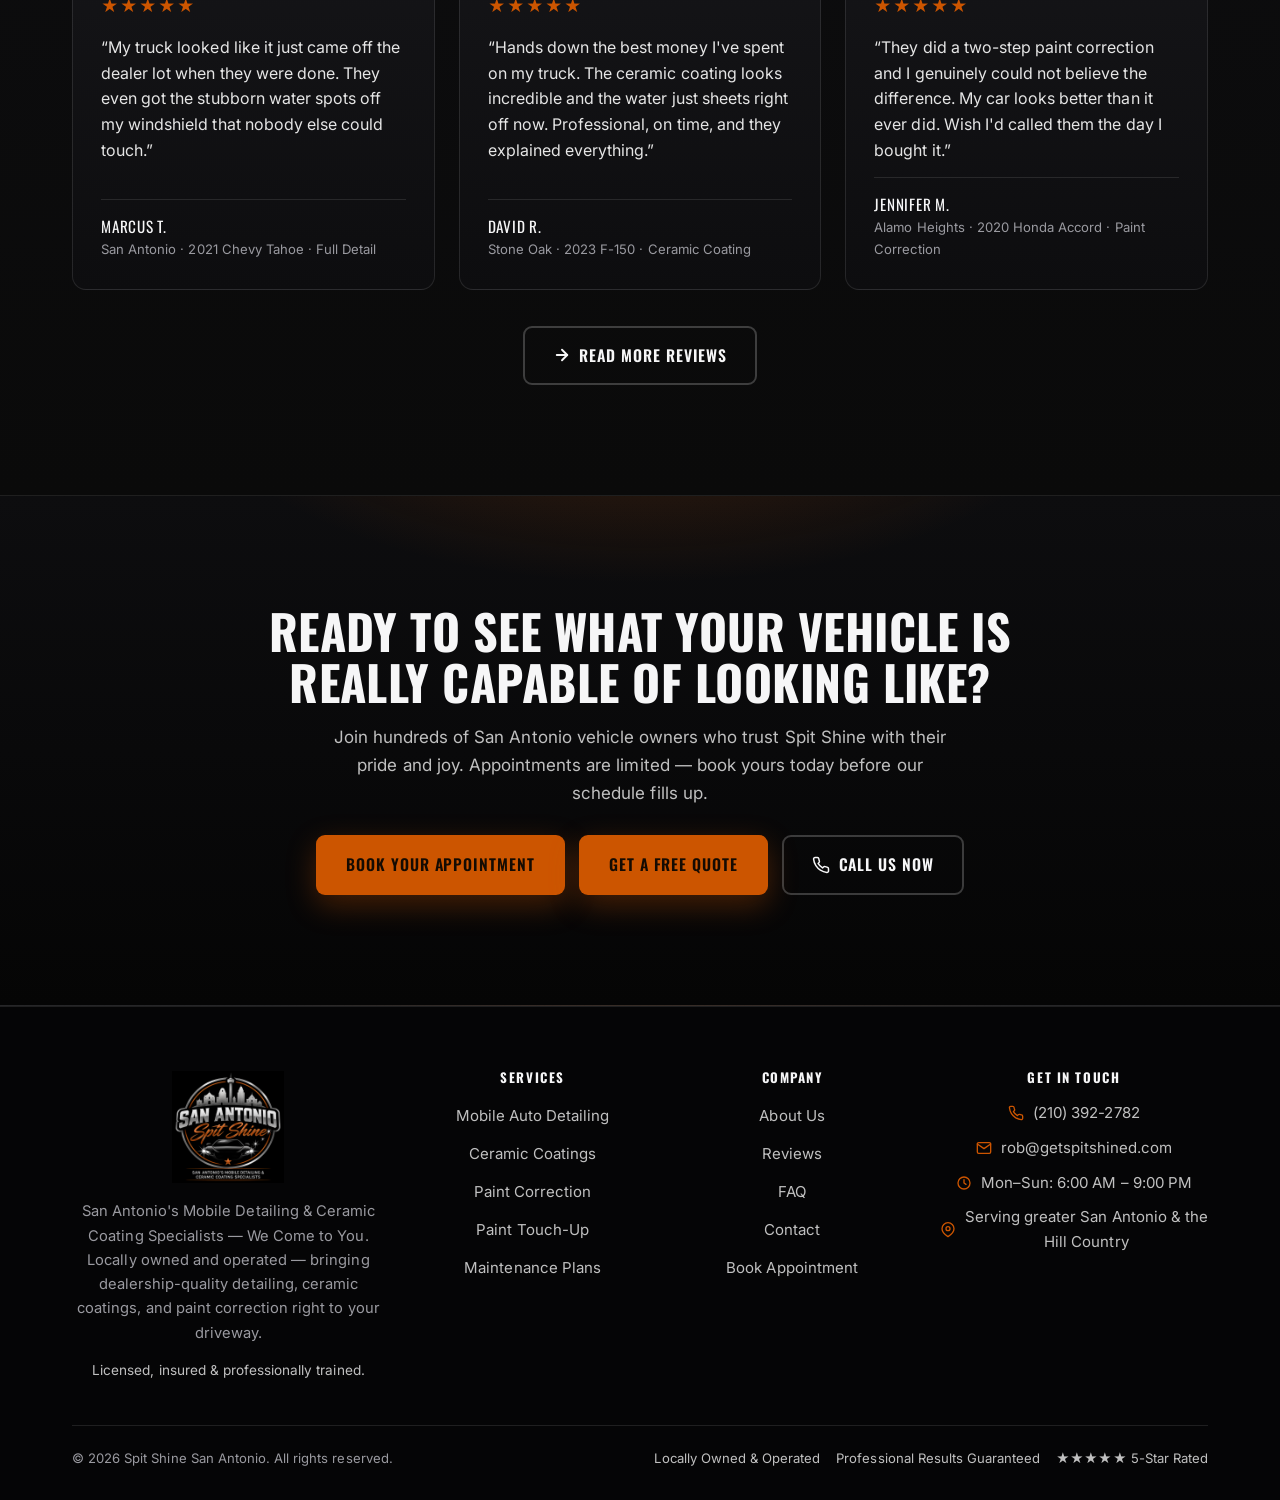
==== commit c5c4c674: "Fix uploaded image filenames + optimize, activating all 8 photos The 8 images were uploaded with a "" ====
--- a/index.html
+++ b/index.html
@@ -87,9 +87,9 @@
             <ul class="checklist"><li>We schedule at your convenience — mornings, evenings, weekdays, and weekends</li><li>We come to your home, your workplace, or anywhere your vehicle is parked</li><li>Watch us work, ask questions, or go about your day — whatever works for you</li><li>Your vehicle is ready when we're done. No waiting, no coordinating rides</li></ul>
             <div class="btn-row" style="margin-top:8px"><a class="btn btn-primary" href="book.html">Book a Mobile Detail</a></div>
           </div>
-          <div class="media reveal"><div class="ph"><svg viewBox="0 0 24 24" fill="none" stroke="currentColor" stroke-width="1.6" stroke-linecap="round" stroke-linejoin="round"><rect x="3" y="3" width="18" height="18" rx="2"/><circle cx="9" cy="9" r="2"/><path d="m21 15-4.35-4.35a2 2 0 0 0-2.83 0L4 21"/></svg>Mobile Detail Technician Polishing a Vehicle<small>Drop <code>assets/home-detailing.jpg</code> to replace</small></div></div>
+          <div class="media reveal"><img src="assets/home-detailing.jpg" alt="Mobile detailer polishing a vehicle at a San Antonio home" loading="lazy" decoding="async"></div>
         </div></div></section><section class="section"><div class="container"><div class="split reverse">
-          <div class="media reveal"><div class="ph"><svg viewBox="0 0 24 24" fill="none" stroke="currentColor" stroke-width="1.6" stroke-linecap="round" stroke-linejoin="round"><rect x="3" y="3" width="18" height="18" rx="2"/><circle cx="9" cy="9" r="2"/><path d="m21 15-4.35-4.35a2 2 0 0 0-2.83 0L4 21"/></svg>Ceramic Coating Water-Beading Effect<small>Drop <code>assets/home-ceramic.jpg</code> to replace</small></div></div>
+          <div class="media reveal"><img src="assets/home-ceramic.jpg" alt="Water beading on a freshly ceramic-coated hood" loading="lazy" decoding="async"></div>
           <div class="body reveal">
             <span class="eyebrow">Protection That Lasts</span>
             <h2>Ceramic Coating &amp; Paint Correction</h2>
